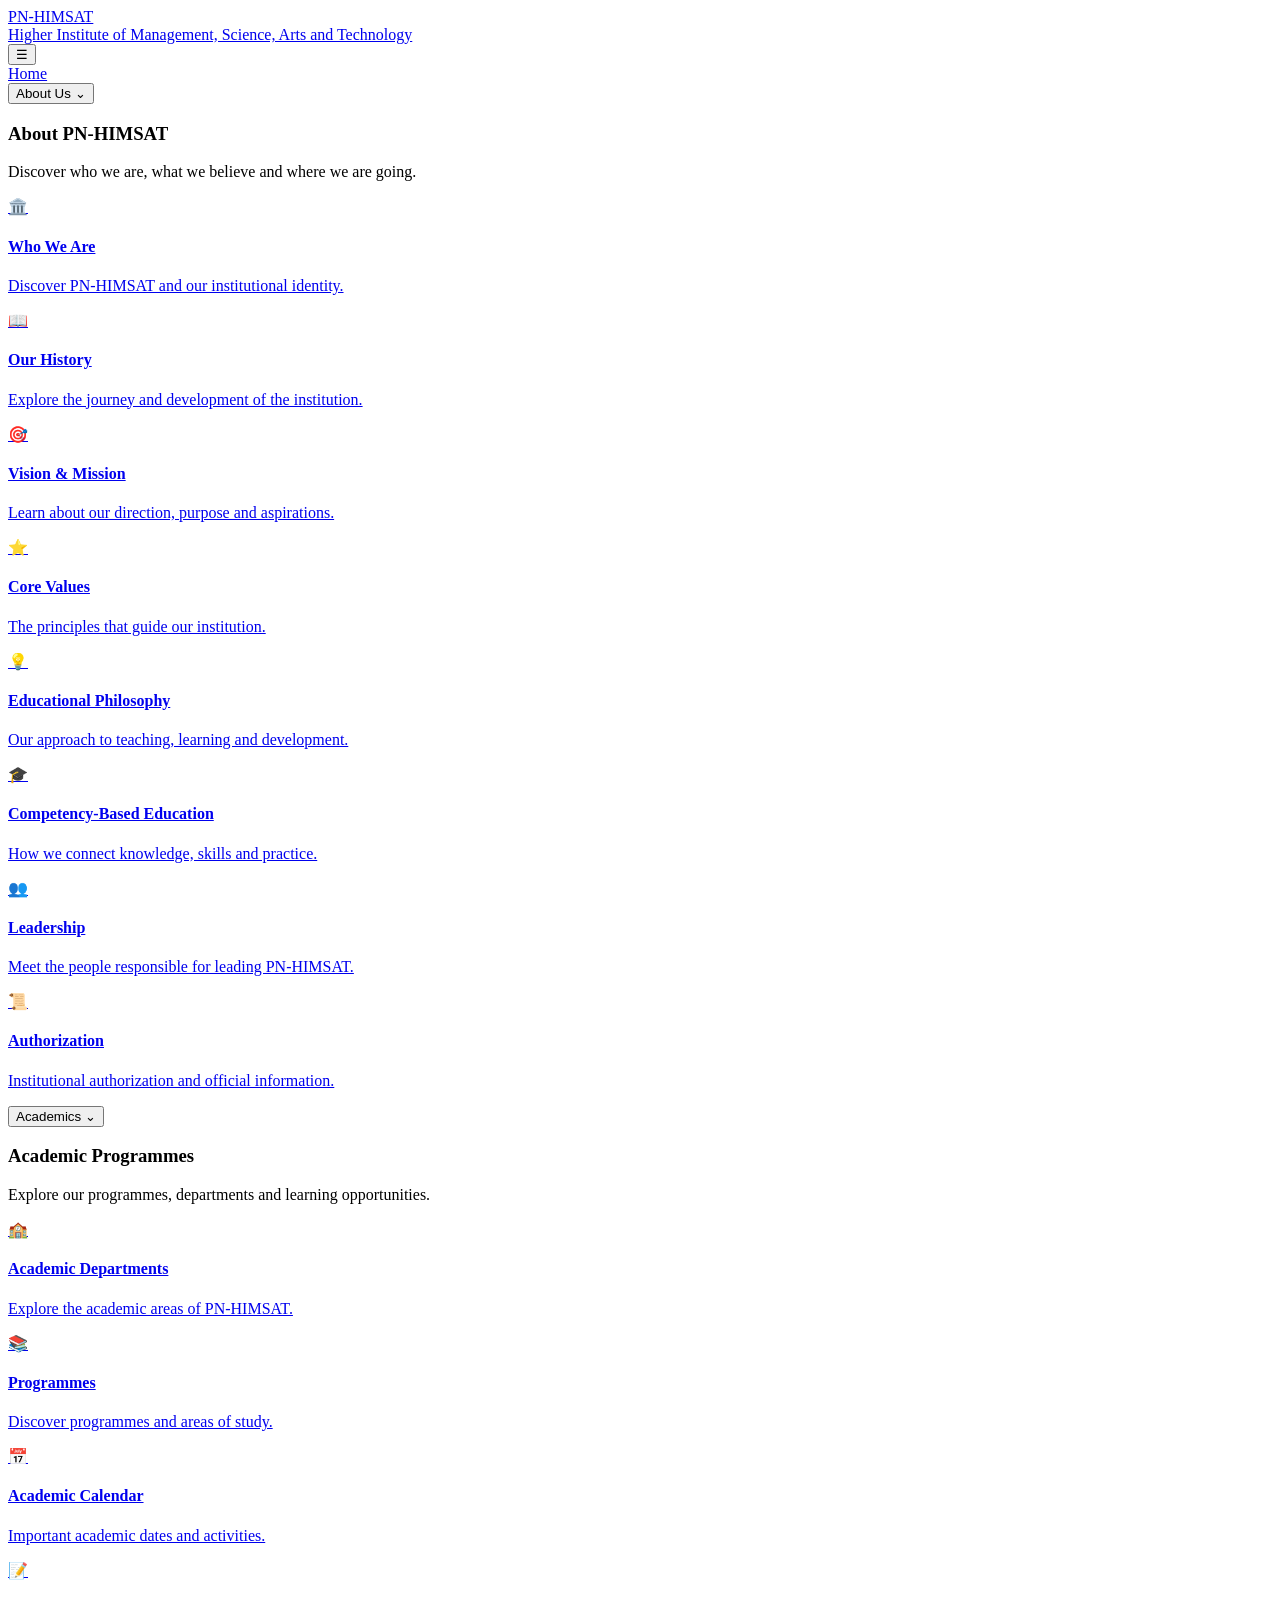
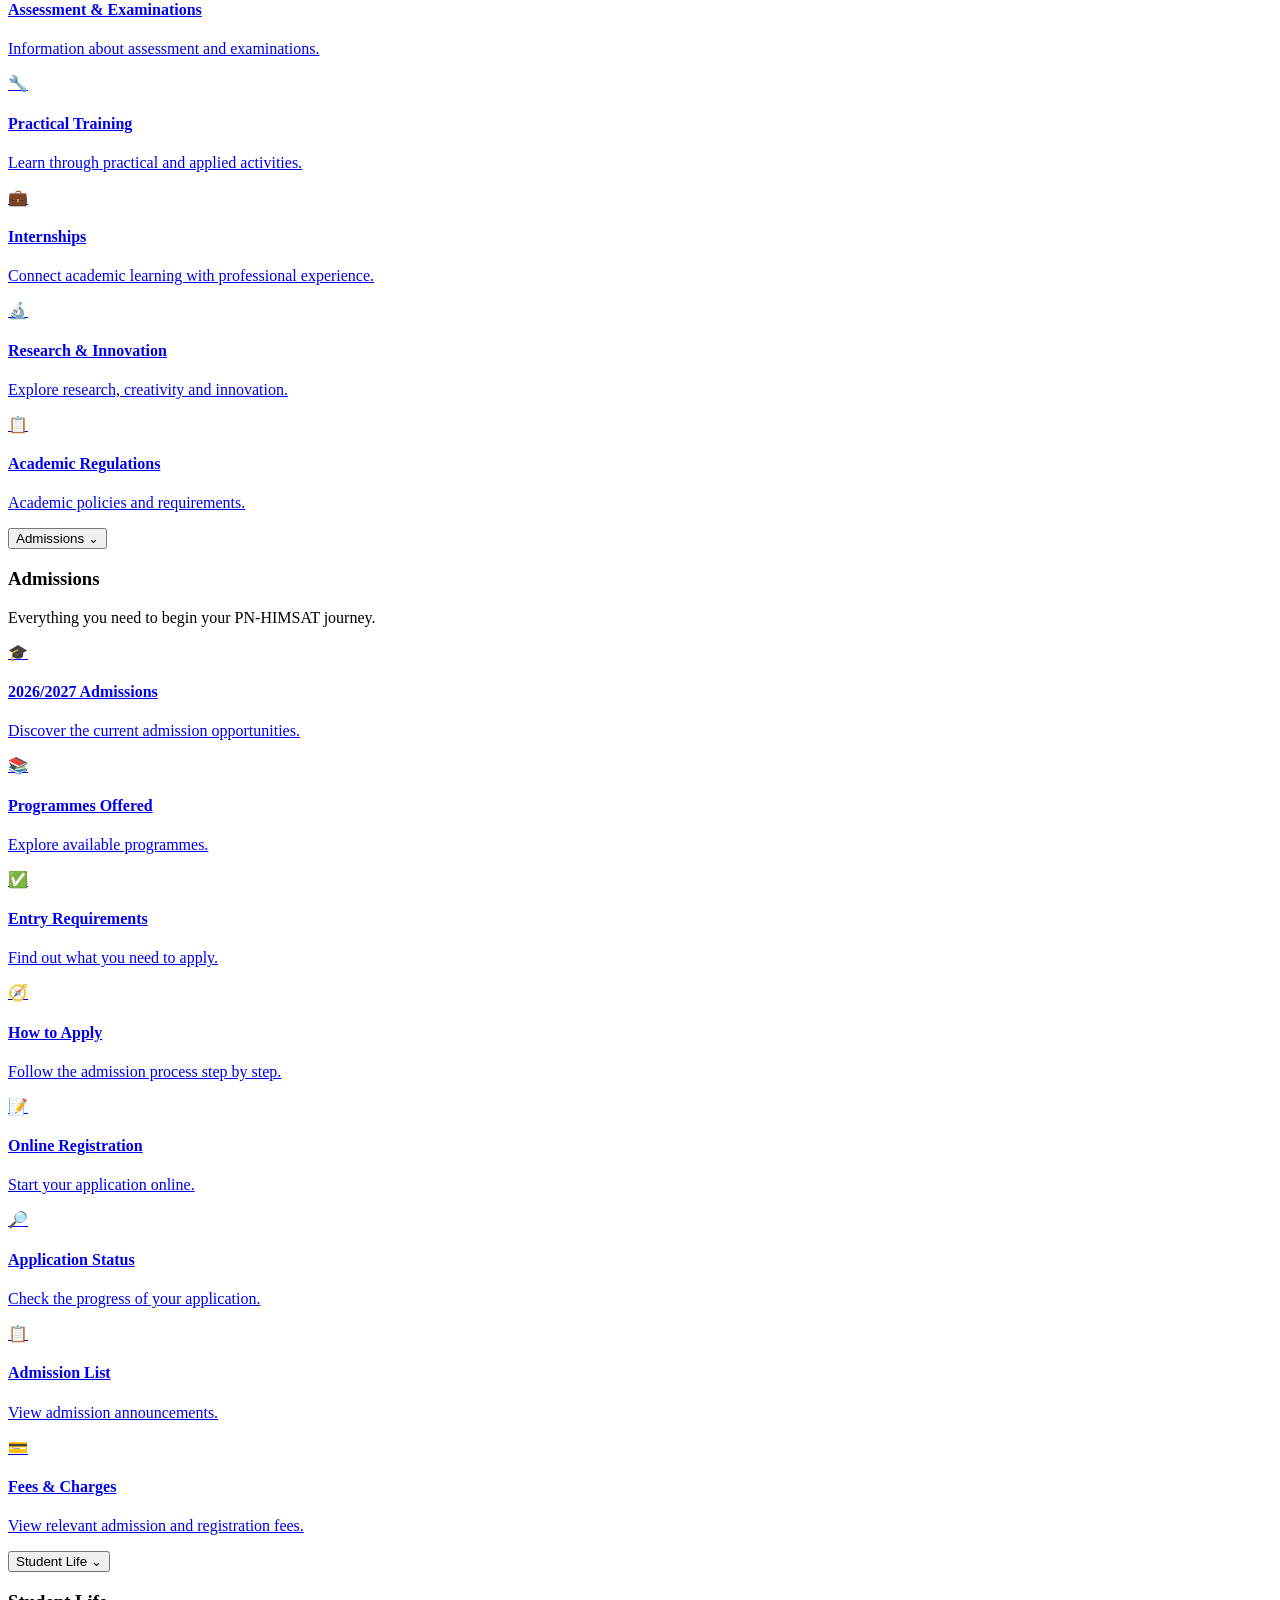
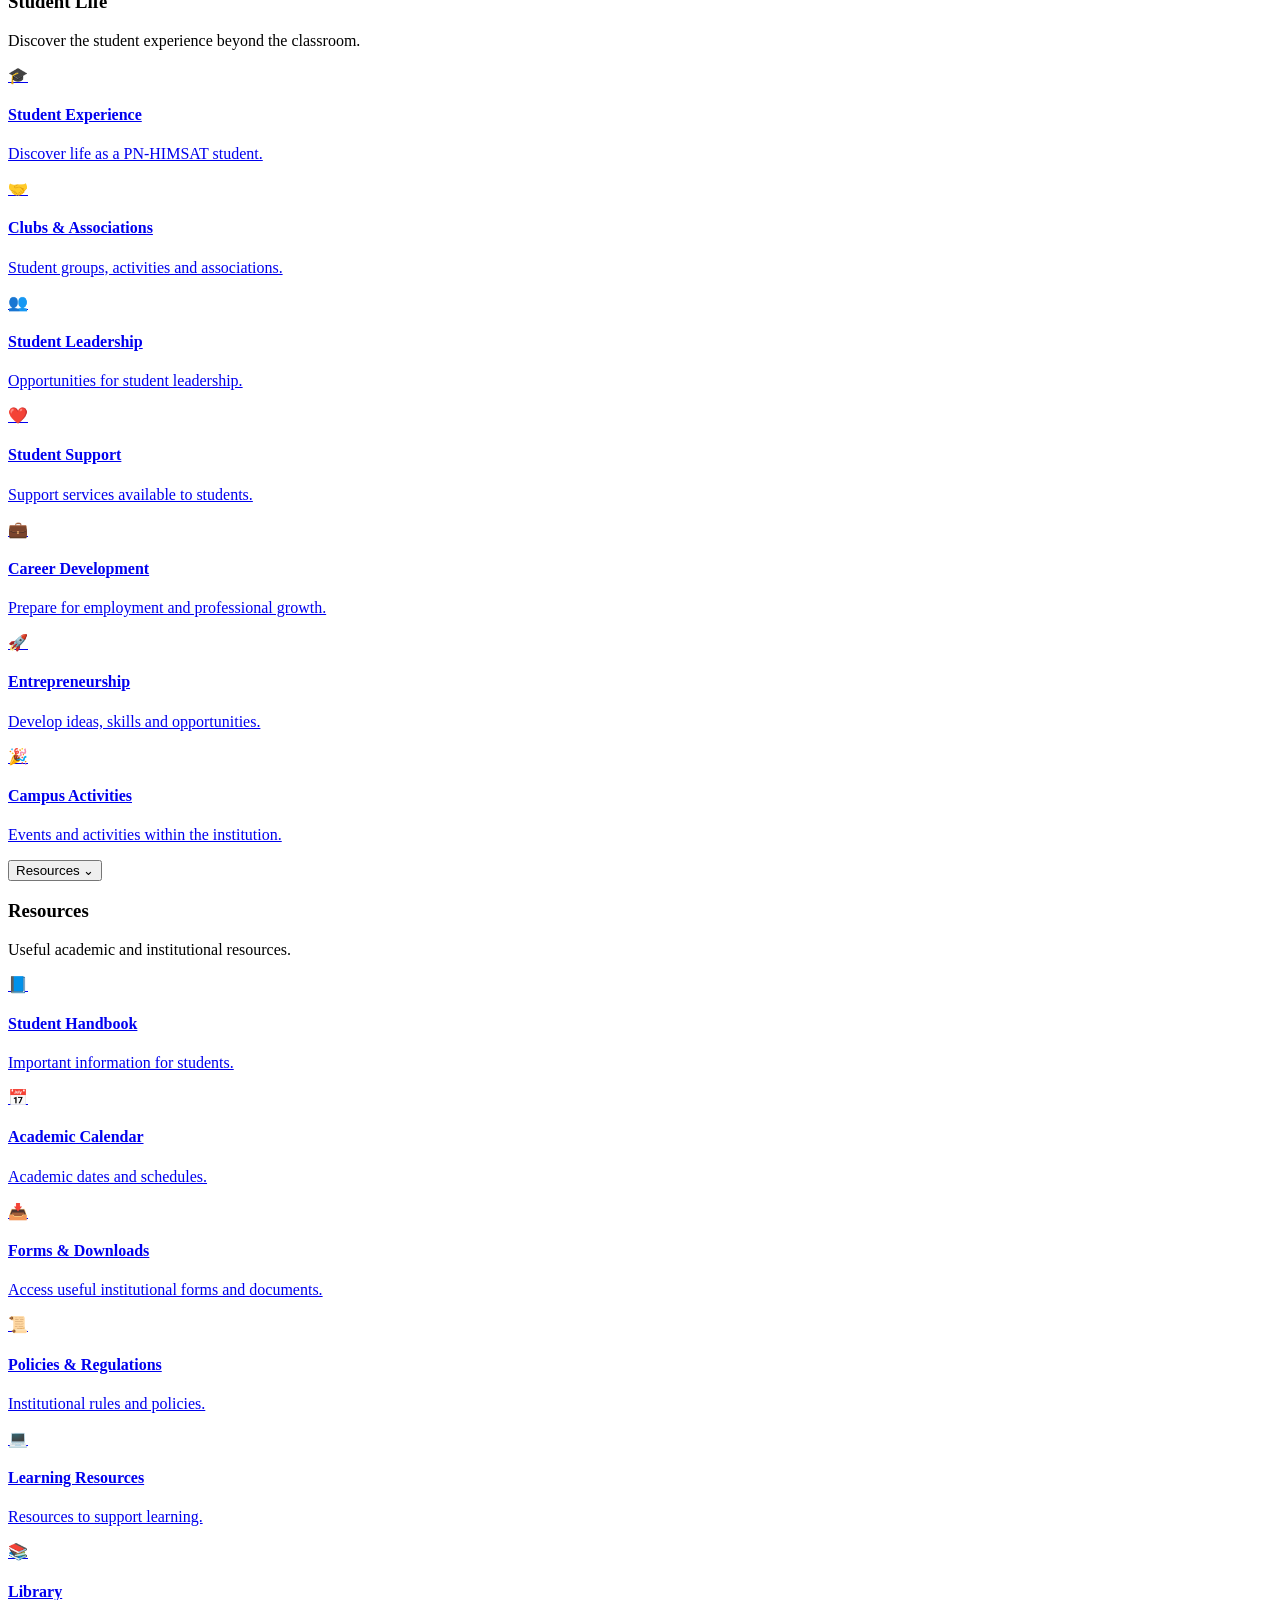
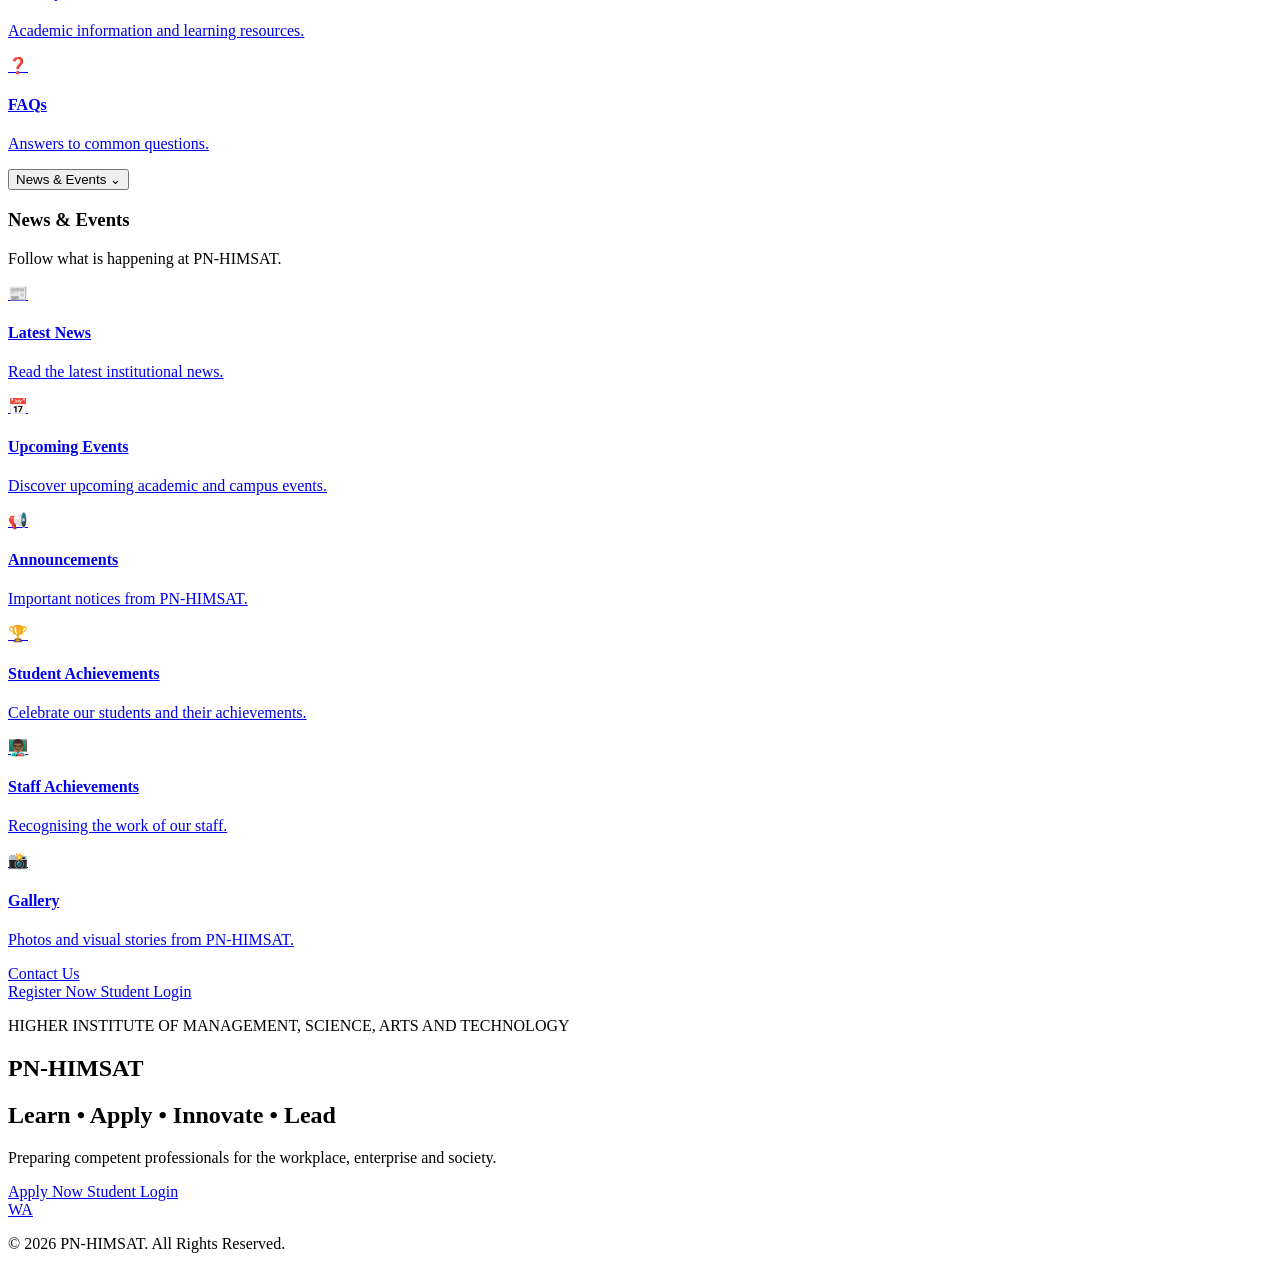
==== index.html @ ee59c83d "Add initial index.html for PN-HIMSAT website Initial commit of the index.html file containing the st" ====
<!DOCTYPE html>
<html lang="en">
<head>
    <meta charset="UTF-8">
    <meta name="viewport" content="width=device-width, initial-scale=1.0">

    <title>PN-HIMSAT | Higher Institute of Management, Science, Arts and Technology</title>

    <link rel="stylesheet" href="css/style.css">
</head>

<body>

    <!-- =========================
         HEADER
    ========================== -->
    <header class="site-header">

        <div class="container header-container">

            <!-- BRAND -->
            <a href="index.html" class="brand">
                <div class="brand-name">PN-HIMSAT</div>
                <div class="brand-tagline">
                    Higher Institute of Management, Science, Arts and Technology
                </div>
            </a>


            <!-- MOBILE MENU BUTTON -->
            <button
                class="menu-toggle"
                id="menuToggle"
                aria-label="Open navigation menu"
                aria-expanded="false">
                ☰
            </button>


            <!-- MAIN NAVIGATION -->
            <nav class="main-nav" id="mainNav">

                <!-- HOME -->
                <a href="index.html" class="nav-link">
                    Home
                </a>


                <!-- =========================
                     ABOUT US
                ========================== -->
                <div class="nav-mega">

                    <button class="mega-trigger">
                        About Us
                        <span>⌄</span>
                    </button>

                    <div class="mega-menu">

                        <div class="mega-header">
                            <h3>About PN-HIMSAT</h3>
                            <p>
                                Discover who we are, what we believe and
                                where we are going.
                            </p>
                        </div>

                        <div class="card-grid">

                            <a href="about.html" class="menu-card">
                                <div class="card-icon">🏛️</div>
                                <h4>Who We Are</h4>
                                <p>Discover PN-HIMSAT and our institutional identity.</p>
                            </a>

                            <a href="about.html" class="menu-card">
                                <div class="card-icon">📖</div>
                                <h4>Our History</h4>
                                <p>Explore the journey and development of the institution.</p>
                            </a>

                            <a href="about.html" class="menu-card">
                                <div class="card-icon">🎯</div>
                                <h4>Vision & Mission</h4>
                                <p>Learn about our direction, purpose and aspirations.</p>
                            </a>

                            <a href="about.html" class="menu-card">
                                <div class="card-icon">⭐</div>
                                <h4>Core Values</h4>
                                <p>The principles that guide our institution.</p>
                            </a>

                            <a href="about.html" class="menu-card">
                                <div class="card-icon">💡</div>
                                <h4>Educational Philosophy</h4>
                                <p>Our approach to teaching, learning and development.</p>
                            </a>

                            <a href="about.html" class="menu-card">
                                <div class="card-icon">🎓</div>
                                <h4>Competency-Based Education</h4>
                                <p>How we connect knowledge, skills and practice.</p>
                            </a>

                            <a href="about.html" class="menu-card">
                                <div class="card-icon">👥</div>
                                <h4>Leadership</h4>
                                <p>Meet the people responsible for leading PN-HIMSAT.</p>
                            </a>

                            <a href="about.html" class="menu-card">
                                <div class="card-icon">📜</div>
                                <h4>Authorization</h4>
                                <p>Institutional authorization and official information.</p>
                            </a>

                        </div>
                    </div>

                </div>


                <!-- =========================
                     ACADEMICS
                ========================== -->
                <div class="nav-mega">

                    <button class="mega-trigger">
                        Academics
                        <span>⌄</span>
                    </button>

                    <div class="mega-menu">

                        <div class="mega-header">
                            <h3>Academic Programmes</h3>
                            <p>
                                Explore our programmes, departments and
                                learning opportunities.
                            </p>
                        </div>

                        <div class="card-grid">

                            <a href="academics.html" class="menu-card">
                                <div class="card-icon">🏫</div>
                                <h4>Academic Departments</h4>
                                <p>Explore the academic areas of PN-HIMSAT.</p>
                            </a>

                            <a href="academics.html" class="menu-card">
                                <div class="card-icon">📚</div>
                                <h4>Programmes</h4>
                                <p>Discover programmes and areas of study.</p>
                            </a>

                            <a href="academics.html" class="menu-card">
                                <div class="card-icon">📅</div>
                                <h4>Academic Calendar</h4>
                                <p>Important academic dates and activities.</p>
                            </a>

                            <a href="academics.html" class="menu-card">
                                <div class="card-icon">📝</div>
                                <h4>Assessment & Examinations</h4>
                                <p>Information about assessment and examinations.</p>
                            </a>

                            <a href="academics.html" class="menu-card">
                                <div class="card-icon">🔧</div>
                                <h4>Practical Training</h4>
                                <p>Learn through practical and applied activities.</p>
                            </a>

                            <a href="academics.html" class="menu-card">
                                <div class="card-icon">💼</div>
                                <h4>Internships</h4>
                                <p>Connect academic learning with professional experience.</p>
                            </a>

                            <a href="academics.html" class="menu-card">
                                <div class="card-icon">🔬</div>
                                <h4>Research & Innovation</h4>
                                <p>Explore research, creativity and innovation.</p>
                            </a>

                            <a href="academics.html" class="menu-card">
                                <div class="card-icon">📋</div>
                                <h4>Academic Regulations</h4>
                                <p>Academic policies and requirements.</p>
                            </a>

                        </div>
                    </div>

                </div>


                <!-- =========================
                     ADMISSIONS
                ========================== -->
                <div class="nav-mega">

                    <button class="mega-trigger">
                        Admissions
                        <span>⌄</span>
                    </button>

                    <div class="mega-menu">

                        <div class="mega-header">
                            <h3>Admissions</h3>
                            <p>
                                Everything you need to begin your PN-HIMSAT journey.
                            </p>
                        </div>

                        <div class="card-grid">

                            <a href="admissions.html" class="menu-card featured-card">
                                <div class="card-icon">🎓</div>
                                <h4>2026/2027 Admissions</h4>
                                <p>Discover the current admission opportunities.</p>
                            </a>

                            <a href="admissions.html" class="menu-card">
                                <div class="card-icon">📚</div>
                                <h4>Programmes Offered</h4>
                                <p>Explore available programmes.</p>
                            </a>

                            <a href="admissions.html" class="menu-card">
                                <div class="card-icon">✅</div>
                                <h4>Entry Requirements</h4>
                                <p>Find out what you need to apply.</p>
                            </a>

                            <a href="admissions.html" class="menu-card">
                                <div class="card-icon">🧭</div>
                                <h4>How to Apply</h4>
                                <p>Follow the admission process step by step.</p>
                            </a>

                            <a href="registration.html" class="menu-card featured-card">
                                <div class="card-icon">📝</div>
                                <h4>Online Registration</h4>
                                <p>Start your application online.</p>
                            </a>

                            <a href="admissions.html" class="menu-card">
                                <div class="card-icon">🔎</div>
                                <h4>Application Status</h4>
                                <p>Check the progress of your application.</p>
                            </a>

                            <a href="admissions.html" class="menu-card">
                                <div class="card-icon">📋</div>
                                <h4>Admission List</h4>
                                <p>View admission announcements.</p>
                            </a>

                            <a href="admissions.html" class="menu-card">
                                <div class="card-icon">💳</div>
                                <h4>Fees & Charges</h4>
                                <p>View relevant admission and registration fees.</p>
                            </a>

                        </div>
                    </div>

                </div>


                <!-- =========================
                     STUDENT LIFE
                ========================== -->
                <div class="nav-mega">

                    <button class="mega-trigger">
                        Student Life
                        <span>⌄</span>
                    </button>

                    <div class="mega-menu">

                        <div class="mega-header">
                            <h3>Student Life</h3>
                            <p>
                                Discover the student experience beyond the classroom.
                            </p>
                        </div>

                        <div class="card-grid">

                            <a href="student-life.html" class="menu-card">
                                <div class="card-icon">🎓</div>
                                <h4>Student Experience</h4>
                                <p>Discover life as a PN-HIMSAT student.</p>
                            </a>

                            <a href="student-life.html" class="menu-card">
                                <div class="card-icon">🤝</div>
                                <h4>Clubs & Associations</h4>
                                <p>Student groups, activities and associations.</p>
                            </a>

                            <a href="student-life.html" class="menu-card">
                                <div class="card-icon">👥</div>
                                <h4>Student Leadership</h4>
                                <p>Opportunities for student leadership.</p>
                            </a>

                            <a href="student-life.html" class="menu-card">
                                <div class="card-icon">❤️</div>
                                <h4>Student Support</h4>
                                <p>Support services available to students.</p>
                            </a>

                            <a href="student-life.html" class="menu-card">
                                <div class="card-icon">💼</div>
                                <h4>Career Development</h4>
                                <p>Prepare for employment and professional growth.</p>
                            </a>

                            <a href="student-life.html" class="menu-card">
                                <div class="card-icon">🚀</div>
                                <h4>Entrepreneurship</h4>
                                <p>Develop ideas, skills and opportunities.</p>
                            </a>

                            <a href="student-life.html" class="menu-card">
                                <div class="card-icon">🎉</div>
                                <h4>Campus Activities</h4>
                                <p>Events and activities within the institution.</p>
                            </a>

                        </div>
                    </div>

                </div>


                <!-- =========================
                     RESOURCES
                ========================== -->
                <div class="nav-mega">

                    <button class="mega-trigger">
                        Resources
                        <span>⌄</span>
                    </button>

                    <div class="mega-menu">

                        <div class="mega-header">
                            <h3>Resources</h3>
                            <p>
                                Useful academic and institutional resources.
                            </p>
                        </div>

                        <div class="card-grid">

                            <a href="resources.html" class="menu-card">
                                <div class="card-icon">📘</div>
                                <h4>Student Handbook</h4>
                                <p>Important information for students.</p>
                            </a>

                            <a href="resources.html" class="menu-card">
                                <div class="card-icon">📅</div>
                                <h4>Academic Calendar</h4>
                                <p>Academic dates and schedules.</p>
                            </a>

                            <a href="resources.html" class="menu-card">
                                <div class="card-icon">📥</div>
                                <h4>Forms & Downloads</h4>
                                <p>Access useful institutional forms and documents.</p>
                            </a>

                            <a href="resources.html" class="menu-card">
                                <div class="card-icon">📜</div>
                                <h4>Policies & Regulations</h4>
                                <p>Institutional rules and policies.</p>
                            </a>

                            <a href="resources.html" class="menu-card">
                                <div class="card-icon">💻</div>
                                <h4>Learning Resources</h4>
                                <p>Resources to support learning.</p>
                            </a>

                            <a href="resources.html" class="menu-card">
                                <div class="card-icon">📚</div>
                                <h4>Library</h4>
                                <p>Academic information and learning resources.</p>
                            </a>

                            <a href="resources.html" class="menu-card">
                                <div class="card-icon">❓</div>
                                <h4>FAQs</h4>
                                <p>Answers to common questions.</p>
                            </a>

                        </div>
                    </div>

                </div>


                <!-- =========================
                     NEWS & EVENTS
                ========================== -->
                <div class="nav-mega">

                    <button class="mega-trigger">
                        News & Events
                        <span>⌄</span>
                    </button>

                    <div class="mega-menu">

                        <div class="mega-header">
                            <h3>News & Events</h3>
                            <p>
                                Follow what is happening at PN-HIMSAT.
                            </p>
                        </div>

                        <div class="card-grid">

                            <a href="news.html" class="menu-card">
                                <div class="card-icon">📰</div>
                                <h4>Latest News</h4>
                                <p>Read the latest institutional news.</p>
                            </a>

                            <a href="news.html" class="menu-card">
                                <div class="card-icon">📅</div>
                                <h4>Upcoming Events</h4>
                                <p>Discover upcoming academic and campus events.</p>
                            </a>

                            <a href="news.html" class="menu-card">
                                <div class="card-icon">📢</div>
                                <h4>Announcements</h4>
                                <p>Important notices from PN-HIMSAT.</p>
                            </a>

                            <a href="news.html" class="menu-card">
                                <div class="card-icon">🏆</div>
                                <h4>Student Achievements</h4>
                                <p>Celebrate our students and their achievements.</p>
                            </a>

                            <a href="news.html" class="menu-card">
                                <div class="card-icon">👨🏾‍🏫</div>
                                <h4>Staff Achievements</h4>
                                <p>Recognising the work of our staff.</p>
                            </a>

                            <a href="news.html" class="menu-card">
                                <div class="card-icon">📸</div>
                                <h4>Gallery</h4>
                                <p>Photos and visual stories from PN-HIMSAT.</p>
                            </a>

                        </div>
                    </div>

                </div>


                <!-- CONTACT -->
                <a href="contact.html" class="nav-link">
                    Contact Us
                </a>

            </nav>


            <!-- ACTION BUTTONS -->
            <div class="header-actions">

                <a href="registration.html" class="register-btn">
                    Register Now
                </a>

                <a href="student-login.html" class="login-btn">
                    Student Login
                </a>

            </div>

        </div>

    </header>


    <!-- =========================
         MAIN
    ========================== -->
    <main>

        <section class="hero">

            <div class="container">

                <p class="hero-label">
                    HIGHER INSTITUTE OF MANAGEMENT, SCIENCE, ARTS AND TECHNOLOGY
                </p>

                <h1>PN-HIMSAT</h1>

                <h2>
                    Learn • Apply • Innovate • Lead
                </h2>

                <p class="hero-description">
                    Preparing competent professionals for the workplace,
                    enterprise and society.
                </p>

                <div class="hero-buttons">

                    <a href="registration.html" class="primary-btn">
                        Apply Now
                    </a>

                    <a href="student-login.html" class="secondary-btn">
                        Student Login
                    </a>

                </div>

            </div>

        </section>

    </main>


    <!-- =========================
         WHATSAPP
    ========================== -->

    <a
        href="https://wa.me/237678116951"
        class="whatsapp-float"
        target="_blank"
        rel="noopener noreferrer"
        aria-label="Contact PN-HIMSAT on WhatsApp"
    >
        <span>WA</span>
    </a>


    <!-- =========================
         FOOTER
    ========================== -->

    <footer class="site-footer">

        <div class="container">

            <p>
                © 2026 PN-HIMSAT. All Rights Reserved.
            </p>

        </div>

    </footer>


    <script src="js/script.js"></script>

</body>
</html>
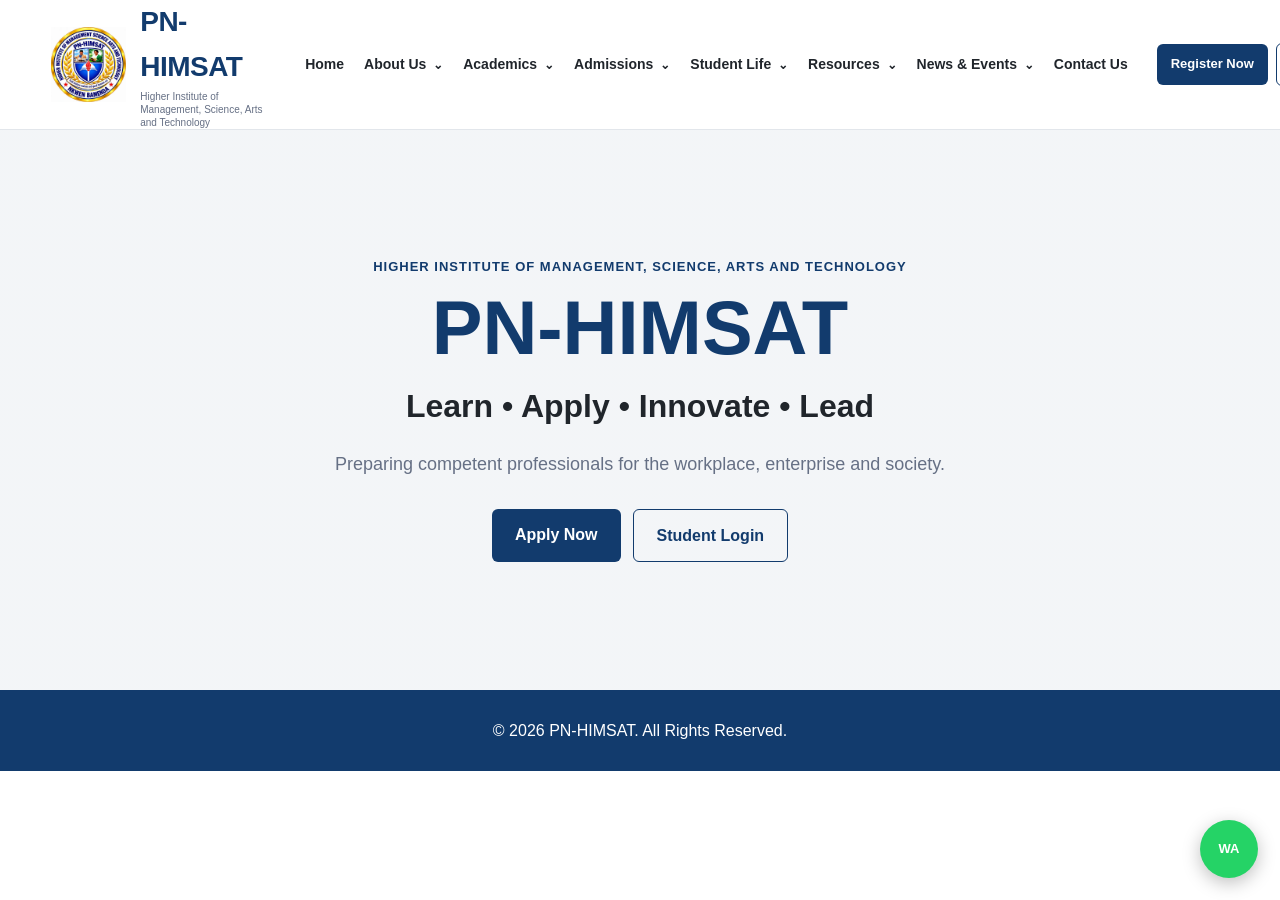
==== commit 5f879b13: "Update index.html" ====
--- a/index.html
+++ b/index.html
@@ -18,12 +18,23 @@
 
         <div class="container header-container">
 
-            <!-- BRAND -->
-            <a href="index.html" class="brand">
-                <div class="brand-name">PN-HIMSAT</div>
-                <div class="brand-tagline">
-                    Higher Institute of Management, Science, Arts and Technology
-                </div>
+             <!-- BRAND -->
+            <a href="index.html" class="brand"
+               style="display: flex; align-items: center; gap: 14px; text-decoration: none;">
+
+                <img
+                    src="himsat.jpg"
+                    alt="PN-HIMSAT Logo"
+                    style="width: 75px; height: 75px; object-fit: contain; flex-shrink: 0;"
+                >
+
+                <div class="brand-text">
+                    <div class="brand-name">PN-HIMSAT</div>
+                    <div class="brand-tagline">
+                        Higher Institute of Management, Science, Arts and Technology
+                    </div>
+                </div>
+
             </a>
 
 
--- a/css/style.css
+++ b/css/style.css
@@ -0,0 +1,602 @@
+/* =========================================
+   PN-HIMSAT
+   GLOBAL STYLES
+========================================= */
+
+* {
+    margin: 0;
+    padding: 0;
+    box-sizing: border-box;
+}
+
+:root {
+    --primary: #123b6d;
+    --primary-dark: #0b2c52;
+    --accent: #e5a72a;
+    --text: #20252b;
+    --muted: #667085;
+    --light: #f5f7fa;
+    --white: #ffffff;
+    --border: #e2e6eb;
+    --shadow: 0 12px 35px rgba(0, 0, 0, 0.12);
+}
+
+body {
+    font-family: Arial, Helvetica, sans-serif;
+    line-height: 1.6;
+    color: var(--text);
+    background: #ffffff;
+}
+
+.container {
+    width: 92%;
+    max-width: 1400px;
+    margin: 0 auto;
+}
+
+
+/* =========================================
+   HEADER
+========================================= */
+
+.site-header {
+    background: var(--white);
+    border-bottom: 1px solid var(--border);
+    position: sticky;
+    top: 0;
+    z-index: 1000;
+}
+
+.header-container {
+    min-height: 86px;
+    display: flex;
+    align-items: center;
+    gap: 20px;
+}
+
+
+/* =========================================
+   BRAND
+========================================= */
+
+.brand {
+    text-decoration: none;
+    color: var(--primary);
+    min-width: 225px;
+}
+
+.brand-name {
+    font-size: 28px;
+    font-weight: 800;
+    letter-spacing: -0.5px;
+}
+
+.brand-tagline {
+    font-size: 10px;
+    line-height: 1.3;
+    color: var(--muted);
+}
+
+
+/* =========================================
+   MAIN NAVIGATION
+========================================= */
+
+.main-nav {
+    display: flex;
+    align-items: center;
+    justify-content: center;
+    gap: 2px;
+    flex: 1;
+}
+
+.nav-link,
+.mega-trigger {
+    border: none;
+    background: transparent;
+    text-decoration: none;
+    color: var(--text);
+    font-size: 14px;
+    font-weight: 600;
+    padding: 30px 9px;
+    cursor: pointer;
+    white-space: nowrap;
+}
+
+.nav-link:hover,
+.mega-trigger:hover {
+    color: var(--primary);
+}
+
+.mega-trigger span {
+    font-size: 12px;
+    margin-left: 3px;
+}
+
+
+/* =========================================
+   MEGA MENU
+========================================= */
+
+.nav-mega {
+    position: static;
+}
+
+.mega-menu {
+    position: absolute;
+    top: 86px;
+    left: 50%;
+    transform: translateX(-50%);
+
+    width: min(1200px, 94vw);
+
+    background: var(--white);
+
+    border: 1px solid var(--border);
+    border-radius: 0 0 14px 14px;
+
+    box-shadow: var(--shadow);
+
+    padding: 28px;
+
+    display: none;
+}
+
+.nav-mega.open .mega-menu {
+    display: block;
+}
+
+
+/* =========================================
+   MEGA MENU HEADER
+========================================= */
+
+.mega-header {
+    margin-bottom: 22px;
+    padding-bottom: 16px;
+    border-bottom: 1px solid var(--border);
+}
+
+.mega-header h3 {
+    color: var(--primary);
+    font-size: 22px;
+    margin-bottom: 4px;
+}
+
+.mega-header p {
+    color: var(--muted);
+    font-size: 14px;
+}
+
+
+/* =========================================
+   CARD GRID
+========================================= */
+
+.card-grid {
+    display: grid;
+    grid-template-columns: repeat(4, 1fr);
+    gap: 14px;
+}
+
+
+/* =========================================
+   MENU CARDS
+========================================= */
+
+.menu-card {
+    display: block;
+    text-decoration: none;
+    color: var(--text);
+
+    padding: 18px;
+
+    background: #ffffff;
+
+    border: 1px solid var(--border);
+    border-radius: 10px;
+
+    transition:
+        transform 0.2s ease,
+        box-shadow 0.2s ease,
+        border-color 0.2s ease;
+}
+
+.menu-card:hover {
+    transform: translateY(-3px);
+    border-color: var(--primary);
+    box-shadow: 0 8px 20px rgba(0, 0, 0, 0.08);
+}
+
+.card-icon {
+    width: 42px;
+    height: 42px;
+
+    display: flex;
+    align-items: center;
+    justify-content: center;
+
+    border-radius: 9px;
+
+    background: #edf3f9;
+
+    margin-bottom: 12px;
+
+    font-size: 21px;
+}
+
+.menu-card h4 {
+    color: var(--primary);
+    font-size: 15px;
+    margin-bottom: 5px;
+}
+
+.menu-card p {
+    color: var(--muted);
+    font-size: 12px;
+    line-height: 1.5;
+}
+
+
+/* =========================================
+   FEATURED CARD
+========================================= */
+
+.featured-card {
+    border-color: var(--accent);
+    background: #fffaf0;
+}
+
+.featured-card .card-icon {
+    background: #fff0c9;
+}
+
+
+/* =========================================
+   HEADER ACTION BUTTONS
+========================================= */
+
+.header-actions {
+    display: flex;
+    align-items: center;
+    gap: 8px;
+}
+
+.register-btn,
+.login-btn {
+    text-decoration: none;
+    padding: 10px 14px;
+    border-radius: 6px;
+    font-size: 13px;
+    font-weight: 700;
+    white-space: nowrap;
+}
+
+.register-btn {
+    background: var(--primary);
+    color: white;
+}
+
+.register-btn:hover {
+    background: var(--primary-dark);
+}
+
+.login-btn {
+    border: 1px solid var(--primary);
+    color: var(--primary);
+}
+
+.login-btn:hover {
+    background: var(--primary);
+    color: white;
+}
+
+
+/* =========================================
+   MOBILE MENU BUTTON
+========================================= */
+
+.menu-toggle {
+    display: none;
+
+    border: none;
+    background: transparent;
+
+    color: var(--primary);
+
+    font-size: 28px;
+
+    cursor: pointer;
+}
+
+
+/* =========================================
+   HERO
+========================================= */
+
+.hero {
+    min-height: 560px;
+
+    display: flex;
+    align-items: center;
+    justify-content: center;
+
+    text-align: center;
+
+    background:
+        linear-gradient(
+            rgba(18, 59, 109, 0.05),
+            rgba(18, 59, 109, 0.05)
+        );
+
+    padding: 80px 20px;
+}
+
+.hero-label {
+    color: var(--primary);
+    font-size: 13px;
+    font-weight: 700;
+    letter-spacing: 1px;
+    margin-bottom: 12px;
+}
+
+.hero h1 {
+    font-size: clamp(45px, 7vw, 76px);
+    color: var(--primary);
+    line-height: 1;
+    margin-bottom: 15px;
+}
+
+.hero h2 {
+    font-size: clamp(22px, 3vw, 32px);
+    margin-bottom: 18px;
+}
+
+.hero-description {
+    color: var(--muted);
+    font-size: 18px;
+    margin-bottom: 30px;
+}
+
+.hero-buttons {
+    display: flex;
+    justify-content: center;
+    gap: 12px;
+}
+
+.primary-btn,
+.secondary-btn {
+    text-decoration: none;
+    padding: 13px 23px;
+    border-radius: 6px;
+    font-weight: 700;
+}
+
+.primary-btn {
+    background: var(--primary);
+    color: white;
+}
+
+.secondary-btn {
+    border: 1px solid var(--primary);
+    color: var(--primary);
+}
+
+.secondary-btn:hover {
+    background: var(--primary);
+    color: white;
+}
+
+
+/* =========================================
+   WHATSAPP FLOATING BUTTON
+========================================= */
+
+.whatsapp-float {
+    position: fixed;
+
+    right: 22px;
+    bottom: 22px;
+
+    width: 58px;
+    height: 58px;
+
+    border-radius: 50%;
+
+    display: flex;
+    align-items: center;
+    justify-content: center;
+
+    background: #25D366;
+    color: white;
+
+    text-decoration: none;
+
+    font-weight: 800;
+    font-size: 13px;
+
+    box-shadow: 0 5px 18px rgba(0, 0, 0, 0.25);
+
+    z-index: 3000;
+
+    transition: transform 0.2s ease;
+}
+
+.whatsapp-float:hover {
+    transform: scale(1.08);
+}
+
+
+/* =========================================
+   FOOTER
+========================================= */
+
+.site-footer {
+    background: var(--primary);
+    color: white;
+    text-align: center;
+    padding: 28px 0;
+}
+
+
+/* =========================================
+   TABLET
+========================================= */
+
+@media (max-width: 1200px) {
+
+    .brand {
+        min-width: 190px;
+    }
+
+    .brand-name {
+        font-size: 24px;
+    }
+
+    .nav-link,
+    .mega-trigger {
+        font-size: 13px;
+        padding-left: 6px;
+        padding-right: 6px;
+    }
+
+    .card-grid {
+        grid-template-columns: repeat(3, 1fr);
+    }
+}
+
+
+/* =========================================
+   MOBILE
+========================================= */
+
+@media (max-width: 1000px) {
+
+    .header-container {
+        min-height: 75px;
+    }
+
+    .brand {
+        min-width: 0;
+    }
+
+    .brand-name {
+        font-size: 23px;
+    }
+
+    .brand-tagline {
+        display: none;
+    }
+
+    .menu-toggle {
+        display: block;
+        margin-left: auto;
+    }
+
+    .main-nav {
+        display: none;
+
+        position: absolute;
+
+        top: 75px;
+        left: 0;
+
+        width: 100%;
+
+        background: white;
+
+        flex-direction: column;
+        align-items: stretch;
+
+        padding: 10px 15px 20px;
+
+        border-top: 1px solid var(--border);
+
+        box-shadow: var(--shadow);
+    }
+
+    .main-nav.active {
+        display: flex;
+    }
+
+    .nav-link,
+    .mega-trigger {
+        width: 100%;
+        text-align: left;
+        padding: 14px 10px;
+    }
+
+    .nav-mega {
+        width: 100%;
+    }
+
+    .mega-menu {
+        position: static;
+
+        transform: none;
+
+        width: 100%;
+
+        border-radius: 8px;
+
+        box-shadow: none;
+
+        padding: 15px;
+
+        margin-bottom: 5px;
+    }
+
+    .card-grid {
+        grid-template-columns: repeat(2, 1fr);
+    }
+
+    .header-actions {
+        display: none;
+    }
+}
+
+
+/* =========================================
+   SMALL PHONES
+========================================= */
+
+@media (max-width: 550px) {
+
+    .container {
+        width: 94%;
+    }
+
+    .card-grid {
+        grid-template-columns: 1fr;
+    }
+
+    .mega-menu {
+        padding: 12px;
+    }
+
+    .mega-header h3 {
+        font-size: 19px;
+    }
+
+    .hero {
+        min-height: 500px;
+        padding: 60px 15px;
+    }
+
+    .hero-buttons {
+        flex-direction: column;
+        align-items: center;
+    }
+
+    .primary-btn,
+    .secondary-btn {
+        width: 200px;
+    }
+
+    .whatsapp-float {
+        width: 52px;
+        height: 52px;
+        right: 15px;
+        bottom: 15px;
+    }
+}
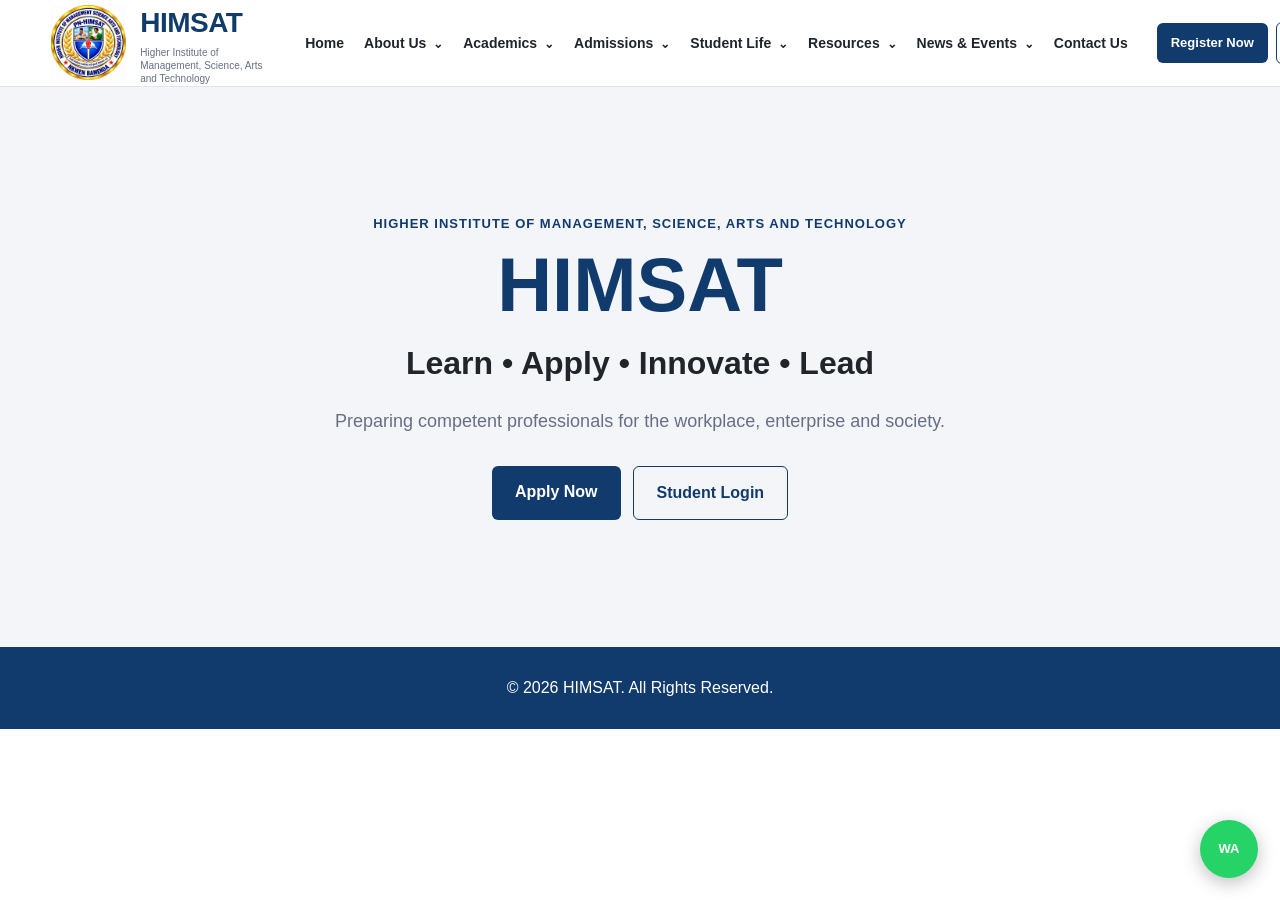
==== commit 5ca47988: "Update index.html" ====
--- a/index.html
+++ b/index.html
@@ -4,7 +4,7 @@
     <meta charset="UTF-8">
     <meta name="viewport" content="width=device-width, initial-scale=1.0">
 
-    <title>PN-HIMSAT | Higher Institute of Management, Science, Arts and Technology</title>
+    <title> HIMSAT | Higher Institute of Management, Science, Arts and Technology</title>
 
     <link rel="stylesheet" href="css/style.css">
 </head>
@@ -24,12 +24,12 @@
 
                 <img
                     src="himsat.jpg"
-                    alt="PN-HIMSAT Logo"
+                    alt=" HIMSAT Logo"
                     style="width: 75px; height: 75px; object-fit: contain; flex-shrink: 0;"
                 >
 
                 <div class="brand-text">
-                    <div class="brand-name">PN-HIMSAT</div>
+                    <div class="brand-name"> HIMSAT</div>
                     <div class="brand-tagline">
                         Higher Institute of Management, Science, Arts and Technology
                     </div>
@@ -70,7 +70,7 @@
                     <div class="mega-menu">
 
                         <div class="mega-header">
-                            <h3>About PN-HIMSAT</h3>
+                            <h3>About  HIMSAT</h3>
                             <p>
                                 Discover who we are, what we believe and
                                 where we are going.
@@ -82,7 +82,7 @@
                             <a href="about.html" class="menu-card">
                                 <div class="card-icon">🏛️</div>
                                 <h4>Who We Are</h4>
-                                <p>Discover PN-HIMSAT and our institutional identity.</p>
+                                <p>Discover  HIMSAT and our institutional identity.</p>
                             </a>
 
                             <a href="about.html" class="menu-card">
@@ -118,7 +118,7 @@
                             <a href="about.html" class="menu-card">
                                 <div class="card-icon">👥</div>
                                 <h4>Leadership</h4>
-                                <p>Meet the people responsible for leading PN-HIMSAT.</p>
+                                <p>Meet the people responsible for leading  HIMSAT.</p>
                             </a>
 
                             <a href="about.html" class="menu-card">
@@ -158,7 +158,7 @@
                             <a href="academics.html" class="menu-card">
                                 <div class="card-icon">🏫</div>
                                 <h4>Academic Departments</h4>
-                                <p>Explore the academic areas of PN-HIMSAT.</p>
+                                <p>Explore the academic areas of  HIMSAT.</p>
                             </a>
 
                             <a href="academics.html" class="menu-card">
@@ -224,7 +224,7 @@
                         <div class="mega-header">
                             <h3>Admissions</h3>
                             <p>
-                                Everything you need to begin your PN-HIMSAT journey.
+                                Everything you need to begin your  HIMSAT journey.
                             </p>
                         </div>
 
@@ -308,7 +308,7 @@
                             <a href="student-life.html" class="menu-card">
                                 <div class="card-icon">🎓</div>
                                 <h4>Student Experience</h4>
-                                <p>Discover life as a PN-HIMSAT student.</p>
+                                <p>Discover life as a  HIMSAT student.</p>
                             </a>
 
                             <a href="student-life.html" class="menu-card">
@@ -437,7 +437,7 @@
                         <div class="mega-header">
                             <h3>News & Events</h3>
                             <p>
-                                Follow what is happening at PN-HIMSAT.
+                                Follow what is happening at  HIMSAT.
                             </p>
                         </div>
 
@@ -458,7 +458,7 @@
                             <a href="news.html" class="menu-card">
                                 <div class="card-icon">📢</div>
                                 <h4>Announcements</h4>
-                                <p>Important notices from PN-HIMSAT.</p>
+                                <p>Important notices from  HIMSAT.</p>
                             </a>
 
                             <a href="news.html" class="menu-card">
@@ -476,7 +476,7 @@
                             <a href="news.html" class="menu-card">
                                 <div class="card-icon">📸</div>
                                 <h4>Gallery</h4>
-                                <p>Photos and visual stories from PN-HIMSAT.</p>
+                                <p>Photos and visual stories from  HIMSAT.</p>
                             </a>
 
                         </div>
@@ -524,7 +524,7 @@
                     HIGHER INSTITUTE OF MANAGEMENT, SCIENCE, ARTS AND TECHNOLOGY
                 </p>
 
-                <h1>PN-HIMSAT</h1>
+                <h1> HIMSAT</h1>
 
                 <h2>
                     Learn • Apply • Innovate • Lead
@@ -563,7 +563,7 @@
         class="whatsapp-float"
         target="_blank"
         rel="noopener noreferrer"
-        aria-label="Contact PN-HIMSAT on WhatsApp"
+        aria-label="Contact  HIMSAT on WhatsApp"
     >
         <span>WA</span>
     </a>
@@ -578,7 +578,7 @@
         <div class="container">
 
             <p>
-                © 2026 PN-HIMSAT. All Rights Reserved.
+                © 2026  HIMSAT. All Rights Reserved.
             </p>
 
         </div>
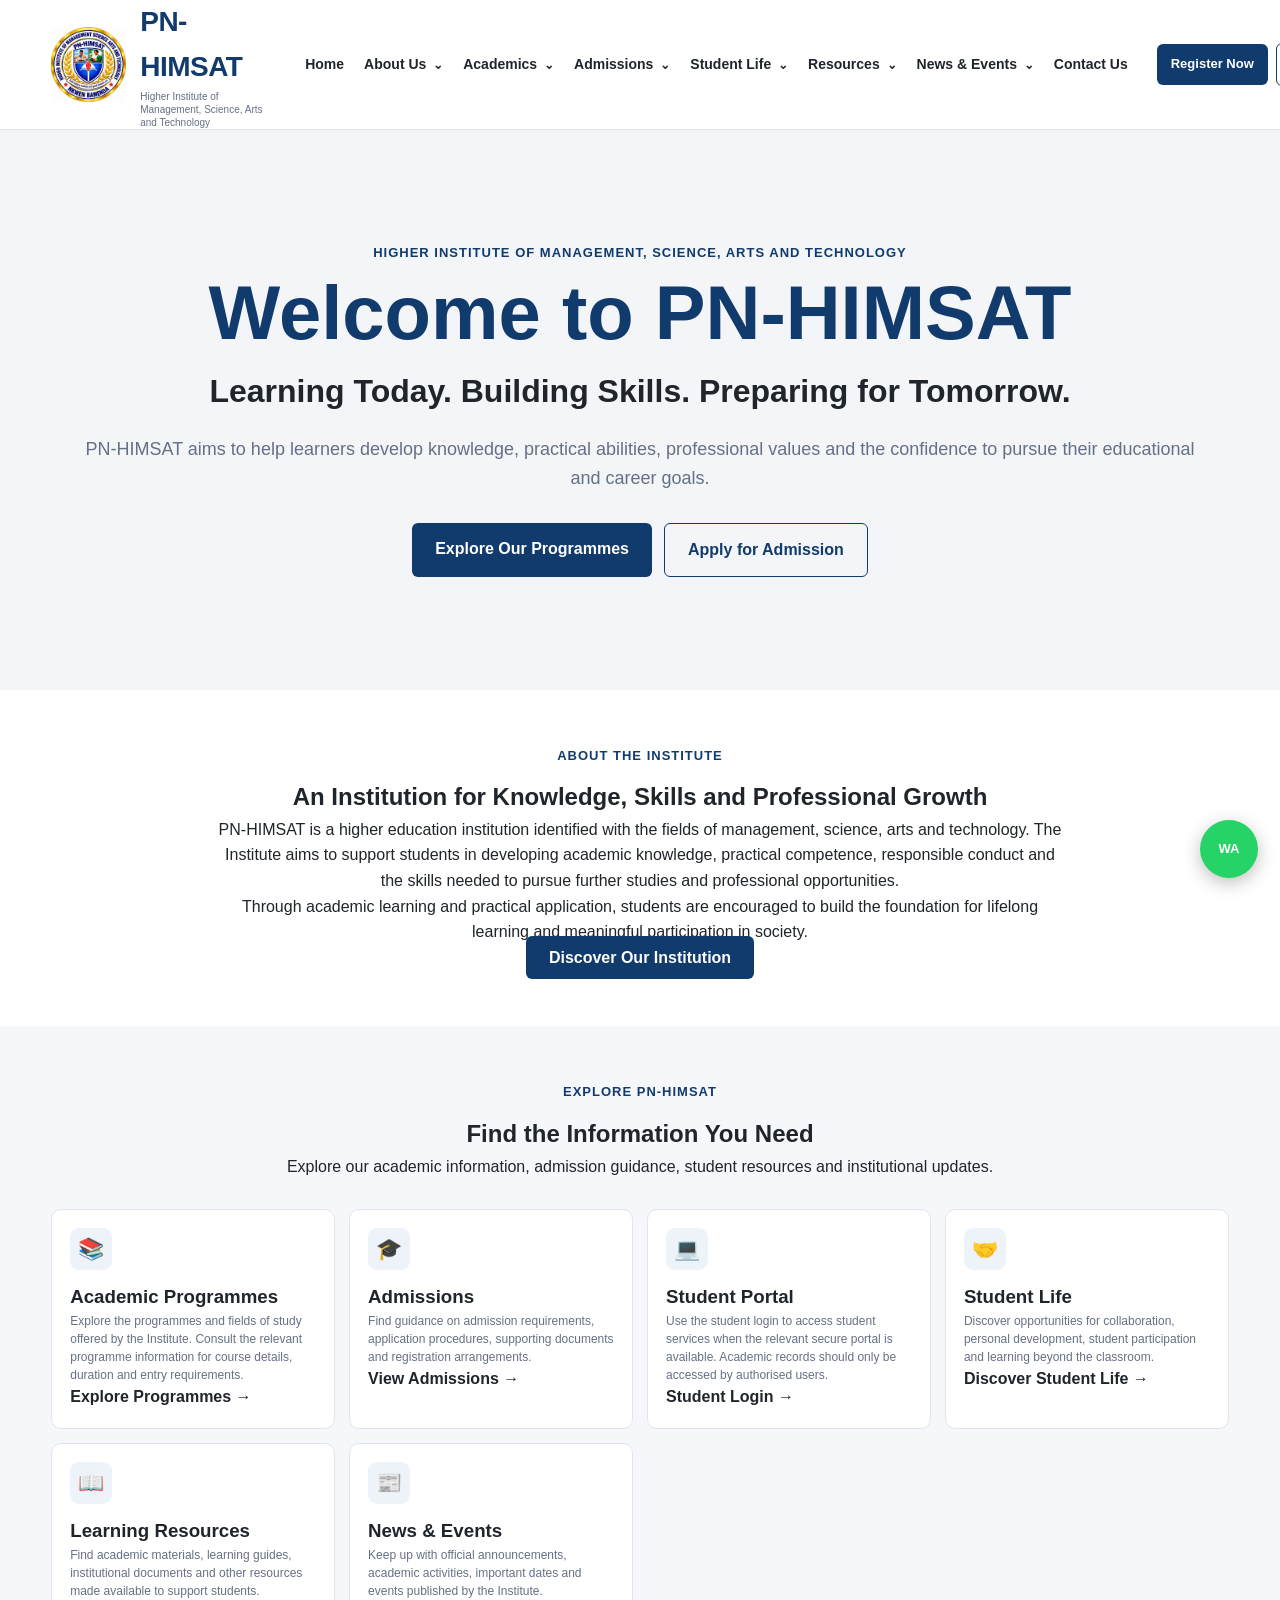
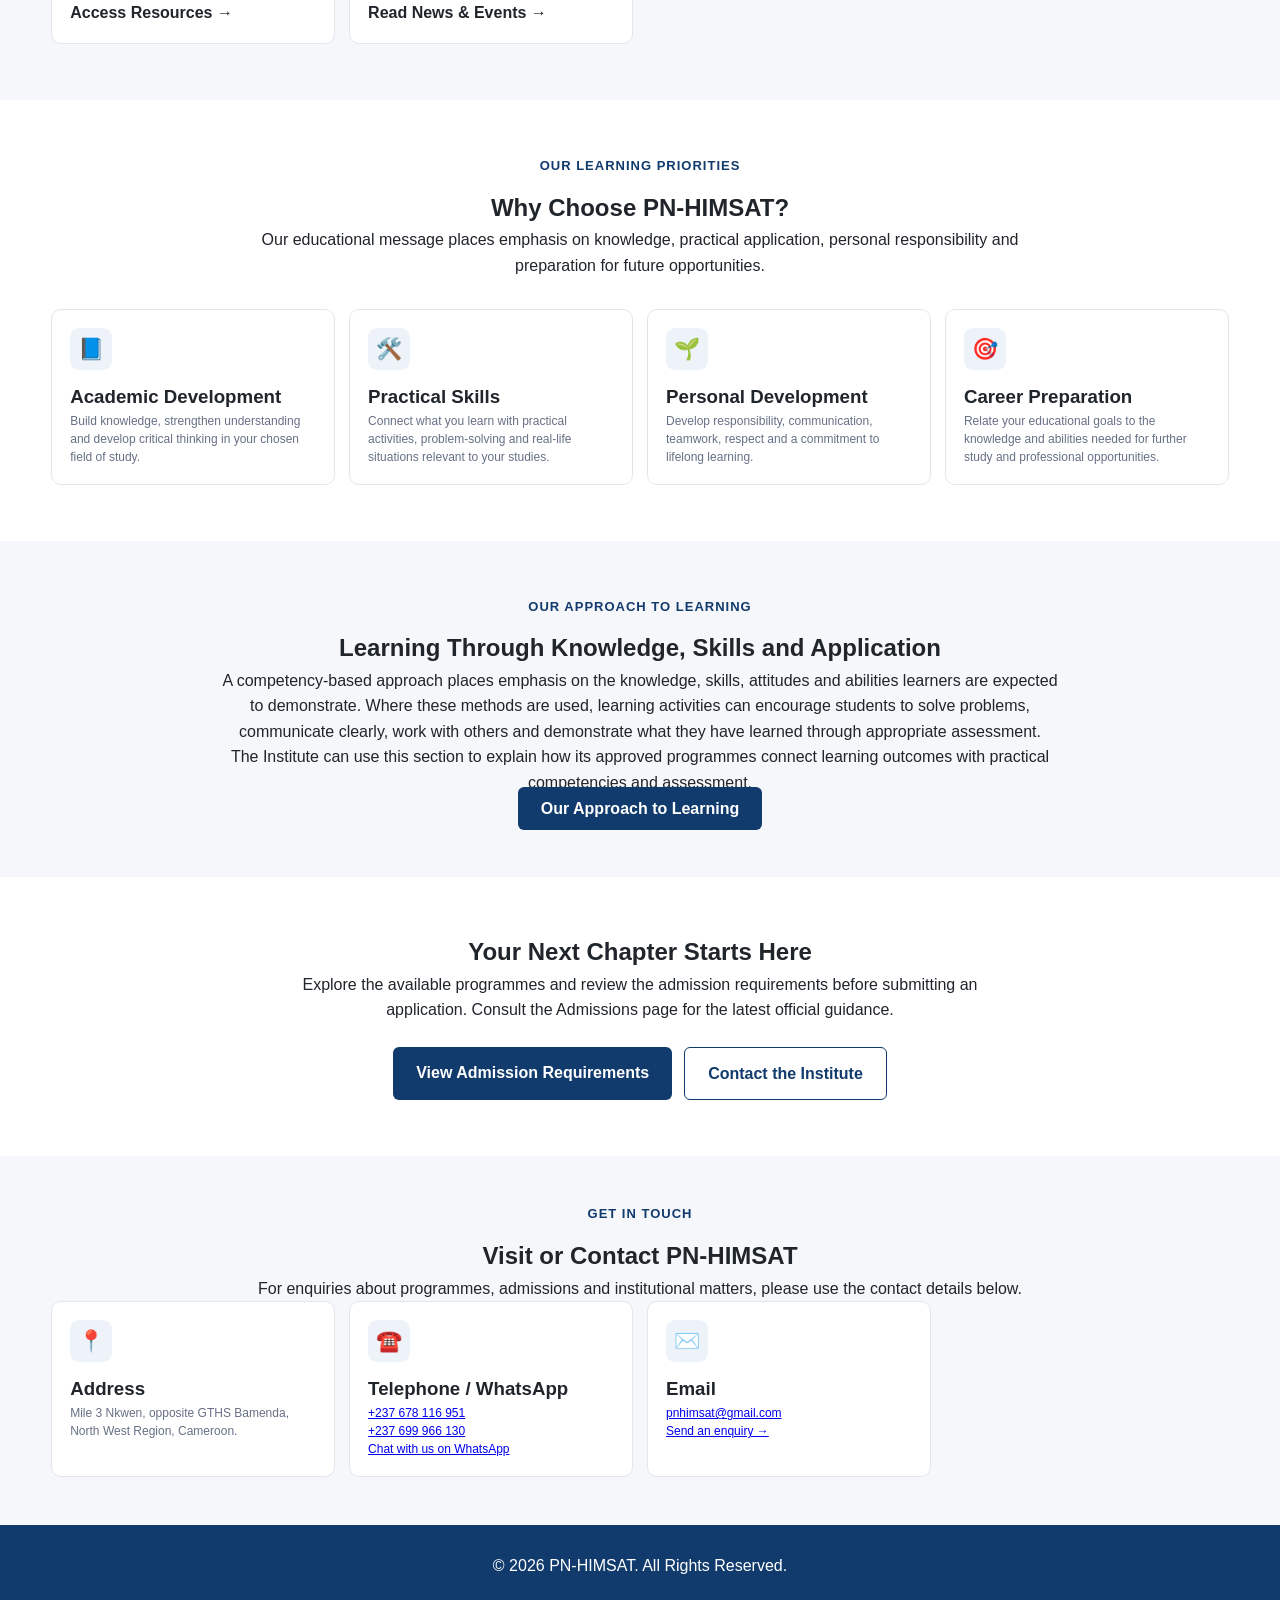
==== commit 31d0ecd3: "Update index.html" ====
--- a/index.html
+++ b/index.html
@@ -4,7 +4,7 @@
     <meta charset="UTF-8">
     <meta name="viewport" content="width=device-width, initial-scale=1.0">
 
-    <title> HIMSAT | Higher Institute of Management, Science, Arts and Technology</title>
+    <title>PN-HIMSAT | Higher Institute of Management, Science, Arts and Technology</title>
 
     <link rel="stylesheet" href="css/style.css">
 </head>
@@ -24,12 +24,12 @@
 
                 <img
                     src="himsat.jpg"
-                    alt=" HIMSAT Logo"
+                    alt="PN-HIMSAT Logo"
                     style="width: 75px; height: 75px; object-fit: contain; flex-shrink: 0;"
                 >
 
                 <div class="brand-text">
-                    <div class="brand-name"> HIMSAT</div>
+                    <div class="brand-name">PN-HIMSAT</div>
                     <div class="brand-tagline">
                         Higher Institute of Management, Science, Arts and Technology
                     </div>
@@ -70,7 +70,7 @@
                     <div class="mega-menu">
 
                         <div class="mega-header">
-                            <h3>About  HIMSAT</h3>
+                            <h3>About PN-HIMSAT</h3>
                             <p>
                                 Discover who we are, what we believe and
                                 where we are going.
@@ -82,7 +82,7 @@
                             <a href="about.html" class="menu-card">
                                 <div class="card-icon">🏛️</div>
                                 <h4>Who We Are</h4>
-                                <p>Discover  HIMSAT and our institutional identity.</p>
+                                <p>Discover PN-HIMSAT and our institutional identity.</p>
                             </a>
 
                             <a href="about.html" class="menu-card">
@@ -158,7 +158,7 @@
                             <a href="academics.html" class="menu-card">
                                 <div class="card-icon">🏫</div>
                                 <h4>Academic Departments</h4>
-                                <p>Explore the academic areas of  HIMSAT.</p>
+                                <p>Explore the academic areas of PN-HIMSAT.</p>
                             </a>
 
                             <a href="academics.html" class="menu-card">
@@ -224,7 +224,7 @@
                         <div class="mega-header">
                             <h3>Admissions</h3>
                             <p>
-                                Everything you need to begin your  HIMSAT journey.
+                                Everything you need to begin your PN-HIMSAT journey.
                             </p>
                         </div>
 
@@ -437,7 +437,7 @@
                         <div class="mega-header">
                             <h3>News & Events</h3>
                             <p>
-                                Follow what is happening at  HIMSAT.
+                                Follow what is happening at PN-HIMSAT.
                             </p>
                         </div>
 
@@ -458,7 +458,7 @@
                             <a href="news.html" class="menu-card">
                                 <div class="card-icon">📢</div>
                                 <h4>Announcements</h4>
-                                <p>Important notices from  HIMSAT.</p>
+                                <p>Important notices from PN-HIMSAT.</p>
                             </a>
 
                             <a href="news.html" class="menu-card">
@@ -476,7 +476,7 @@
                             <a href="news.html" class="menu-card">
                                 <div class="card-icon">📸</div>
                                 <h4>Gallery</h4>
-                                <p>Photos and visual stories from  HIMSAT.</p>
+                                <p>Photos and visual stories from PN-HIMSAT.</p>
                             </a>
 
                         </div>
@@ -516,39 +516,190 @@
     ========================== -->
     <main>
 
+        <!-- HOME PAGE: WELCOME BANNER -->
         <section class="hero">
-
             <div class="container">
-
-                <p class="hero-label">
-                    HIGHER INSTITUTE OF MANAGEMENT, SCIENCE, ARTS AND TECHNOLOGY
+                <p class="hero-label">HIGHER INSTITUTE OF MANAGEMENT, SCIENCE, ARTS AND TECHNOLOGY</p>
+                <h1>Welcome to PN-HIMSAT</h1>
+                <h2>Learning Today. Building Skills. Preparing for Tomorrow.</h2>
+                <p class="hero-description">
+                    PN-HIMSAT aims to help learners develop knowledge, practical abilities,
+                    professional values and the confidence to pursue their educational and career goals.
                 </p>
-
-                <h1> HIMSAT</h1>
-
-                <h2>
-                    Learn • Apply • Innovate • Lead
-                </h2>
-
-                <p class="hero-description">
-                    Preparing competent professionals for the workplace,
-                    enterprise and society.
+                <div class="hero-buttons">
+                    <a href="academics.html" class="primary-btn">Explore Our Programmes</a>
+                    <a href="admissions.html" class="secondary-btn">Apply for Admission</a>
+                </div>
+            </div>
+        </section>
+
+        <!-- HOME PAGE: INTRODUCTION -->
+        <section class="home-section" style="padding: 56px 0;">
+            <div class="container">
+                <div style="max-width: 850px; margin: 0 auto; text-align: center;">
+                    <p class="hero-label">ABOUT THE INSTITUTE</p>
+                    <h2>An Institution for Knowledge, Skills and Professional Growth</h2>
+                    <p>
+                        PN-HIMSAT is a higher education institution identified with the fields of
+                        management, science, arts and technology. The Institute aims to support
+                        students in developing academic knowledge, practical competence, responsible
+                        conduct and the skills needed to pursue further studies and professional opportunities.
+                    </p>
+                    <p>
+                        Through academic learning and practical application, students are encouraged
+                        to build the foundation for lifelong learning and meaningful participation in society.
+                    </p>
+                    <a href="about.html" class="primary-btn">Discover Our Institution</a>
+                </div>
+            </div>
+        </section>
+
+        <!-- HOME PAGE: MAIN CONTENT CARDS -->
+        <section class="home-section" style="padding: 56px 0; background: #f5f7fa;">
+            <div class="container">
+                <div style="text-align: center; max-width: 780px; margin: 0 auto 30px;">
+                    <p class="hero-label">EXPLORE PN-HIMSAT</p>
+                    <h2>Find the Information You Need</h2>
+                    <p>Explore our academic information, admission guidance, student resources and institutional updates.</p>
+                </div>
+                <div class="card-grid">
+                    <a href="academics.html" class="menu-card">
+                        <div class="card-icon">📚</div>
+                        <h3>Academic Programmes</h3>
+                        <p>Explore the programmes and fields of study offered by the Institute. Consult the relevant programme information for course details, duration and entry requirements.</p>
+                        <strong>Explore Programmes →</strong>
+                    </a>
+                    <a href="admissions.html" class="menu-card">
+                        <div class="card-icon">🎓</div>
+                        <h3>Admissions</h3>
+                        <p>Find guidance on admission requirements, application procedures, supporting documents and registration arrangements.</p>
+                        <strong>View Admissions →</strong>
+                    </a>
+                    <a href="student-login.html" class="menu-card">
+                        <div class="card-icon">💻</div>
+                        <h3>Student Portal</h3>
+                        <p>Use the student login to access student services when the relevant secure portal is available. Academic records should only be accessed by authorised users.</p>
+                        <strong>Student Login →</strong>
+                    </a>
+                    <a href="student-life.html" class="menu-card">
+                        <div class="card-icon">🤝</div>
+                        <h3>Student Life</h3>
+                        <p>Discover opportunities for collaboration, personal development, student participation and learning beyond the classroom.</p>
+                        <strong>Discover Student Life →</strong>
+                    </a>
+                    <a href="resources.html" class="menu-card">
+                        <div class="card-icon">📖</div>
+                        <h3>Learning Resources</h3>
+                        <p>Find academic materials, learning guides, institutional documents and other resources made available to support students.</p>
+                        <strong>Access Resources →</strong>
+                    </a>
+                    <a href="news.html" class="menu-card">
+                        <div class="card-icon">📰</div>
+                        <h3>News & Events</h3>
+                        <p>Keep up with official announcements, academic activities, important dates and events published by the Institute.</p>
+                        <strong>Read News & Events →</strong>
+                    </a>
+                </div>
+            </div>
+        </section>
+
+        <!-- HOME PAGE: WHY CHOOSE US -->
+        <section class="home-section" style="padding: 56px 0;">
+            <div class="container">
+                <div style="text-align: center; max-width: 780px; margin: 0 auto 30px;">
+                    <p class="hero-label">OUR LEARNING PRIORITIES</p>
+                    <h2>Why Choose PN-HIMSAT?</h2>
+                    <p>Our educational message places emphasis on knowledge, practical application, personal responsibility and preparation for future opportunities.</p>
+                </div>
+                <div class="card-grid">
+                    <div class="menu-card">
+                        <div class="card-icon">📘</div>
+                        <h3>Academic Development</h3>
+                        <p>Build knowledge, strengthen understanding and develop critical thinking in your chosen field of study.</p>
+                    </div>
+                    <div class="menu-card">
+                        <div class="card-icon">🛠️</div>
+                        <h3>Practical Skills</h3>
+                        <p>Connect what you learn with practical activities, problem-solving and real-life situations relevant to your studies.</p>
+                    </div>
+                    <div class="menu-card">
+                        <div class="card-icon">🌱</div>
+                        <h3>Personal Development</h3>
+                        <p>Develop responsibility, communication, teamwork, respect and a commitment to lifelong learning.</p>
+                    </div>
+                    <div class="menu-card">
+                        <div class="card-icon">🎯</div>
+                        <h3>Career Preparation</h3>
+                        <p>Relate your educational goals to the knowledge and abilities needed for further study and professional opportunities.</p>
+                    </div>
+                </div>
+            </div>
+        </section>
+
+        <!-- HOME PAGE: COMPETENCY-BASED LEARNING -->
+        <section class="home-section" style="padding: 56px 0; background: #f5f7fa;">
+            <div class="container">
+                <div style="max-width: 850px; margin: 0 auto; text-align: center;">
+                    <p class="hero-label">OUR APPROACH TO LEARNING</p>
+                    <h2>Learning Through Knowledge, Skills and Application</h2>
+                    <p>
+                        A competency-based approach places emphasis on the knowledge, skills, attitudes
+                        and abilities learners are expected to demonstrate. Where these methods are used,
+                        learning activities can encourage students to solve problems, communicate clearly,
+                        work with others and demonstrate what they have learned through appropriate assessment.
+                    </p>
+                    <p>
+                        The Institute can use this section to explain how its approved programmes connect
+                        learning outcomes with practical competencies and assessment.
+                    </p>
+                    <a href="about.html" class="primary-btn">Our Approach to Learning</a>
+                </div>
+            </div>
+        </section>
+
+        <!-- HOME PAGE: ADMISSIONS CALL TO ACTION -->
+        <section class="home-section" style="padding: 56px 0;">
+            <div class="container" style="text-align: center;">
+                <h2>Your Next Chapter Starts Here</h2>
+                <p style="max-width: 760px; margin: 0 auto 24px;">
+                    Explore the available programmes and review the admission requirements before
+                    submitting an application. Consult the Admissions page for the latest official guidance.
                 </p>
-
-                <div class="hero-buttons">
-
-                    <a href="registration.html" class="primary-btn">
-                        Apply Now
-                    </a>
-
-                    <a href="student-login.html" class="secondary-btn">
-                        Student Login
-                    </a>
-
-                </div>
-
+                <div class="hero-buttons" style="justify-content: center;">
+                    <a href="admissions.html" class="primary-btn">View Admission Requirements</a>
+                    <a href="contact.html" class="secondary-btn">Contact the Institute</a>
+                </div>
             </div>
-
+        </section>
+
+        <!-- HOME PAGE: CONTACT INFORMATION -->
+        <section class="home-section" style="padding: 48px 0; background: #f5f7fa;">
+            <div class="container">
+                <div style="text-align: center;">
+                    <p class="hero-label">GET IN TOUCH</p>
+                    <h2>Visit or Contact PN-HIMSAT</h2>
+                    <p>For enquiries about programmes, admissions and institutional matters, please use the contact details below.</p>
+                </div>
+                <div class="card-grid">
+                    <div class="menu-card">
+                        <div class="card-icon">📍</div>
+                        <h3>Address</h3>
+                        <p>Mile 3 Nkwen, opposite GTHS Bamenda, North West Region, Cameroon.</p>
+                    </div>
+                    <div class="menu-card">
+                        <div class="card-icon">☎️</div>
+                        <h3>Telephone / WhatsApp</h3>
+                        <p><a href="tel:+237678116951">+237 678 116 951</a><br><a href="tel:+237699966130">+237 699 966 130</a></p>
+                        <p><a href="https://wa.me/237678116951" target="_blank" rel="noopener noreferrer">Chat with us on WhatsApp</a></p>
+                    </div>
+                    <div class="menu-card">
+                        <div class="card-icon">✉️</div>
+                        <h3>Email</h3>
+                        <p><a href="mailto:pnhimsat@gmail.com">pnhimsat@gmail.com</a></p>
+                        <p><a href="contact.html">Send an enquiry →</a></p>
+                    </div>
+                </div>
+            </div>
         </section>
 
     </main>
@@ -563,7 +714,7 @@
         class="whatsapp-float"
         target="_blank"
         rel="noopener noreferrer"
-        aria-label="Contact  HIMSAT on WhatsApp"
+        aria-label="Contact PN-HIMSAT on WhatsApp"
     >
         <span>WA</span>
     </a>
@@ -578,7 +729,7 @@
         <div class="container">
 
             <p>
-                © 2026  HIMSAT. All Rights Reserved.
+                © 2026 PN-HIMSAT. All Rights Reserved.
             </p>
 
         </div>
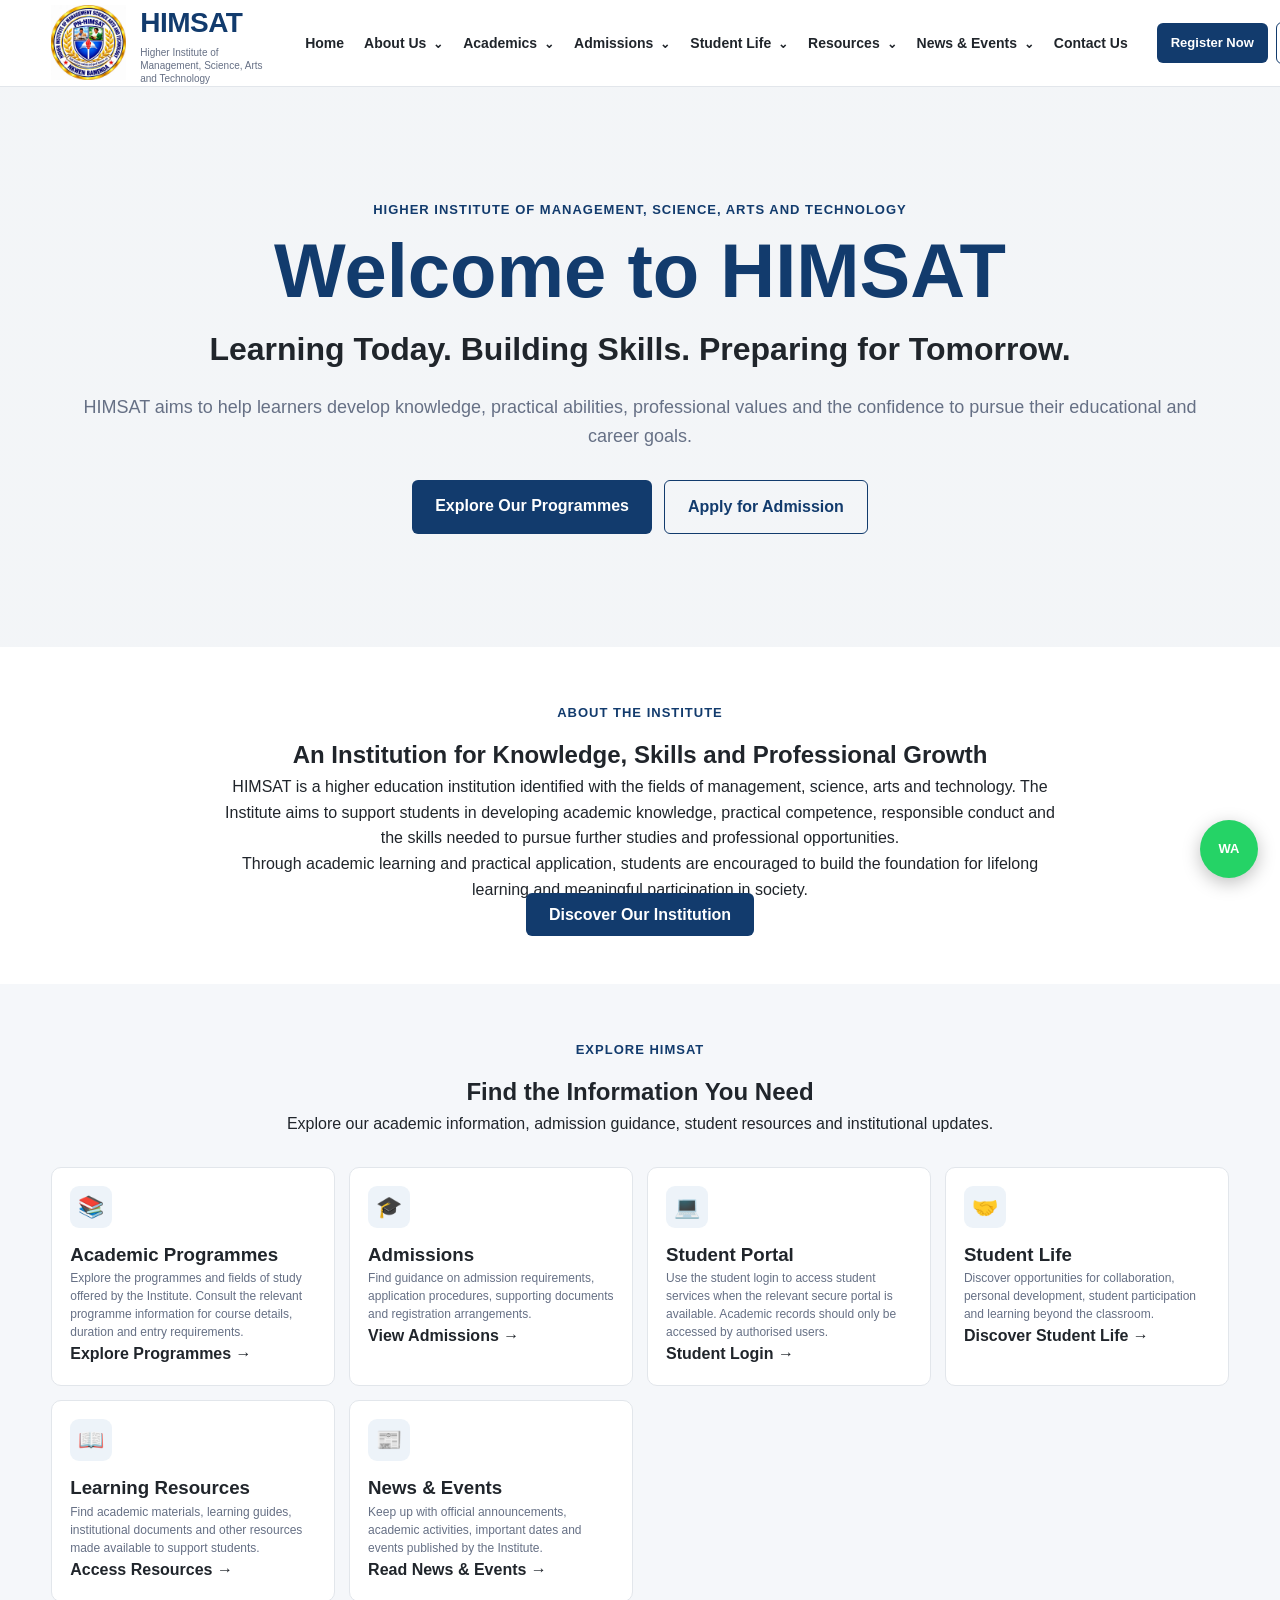
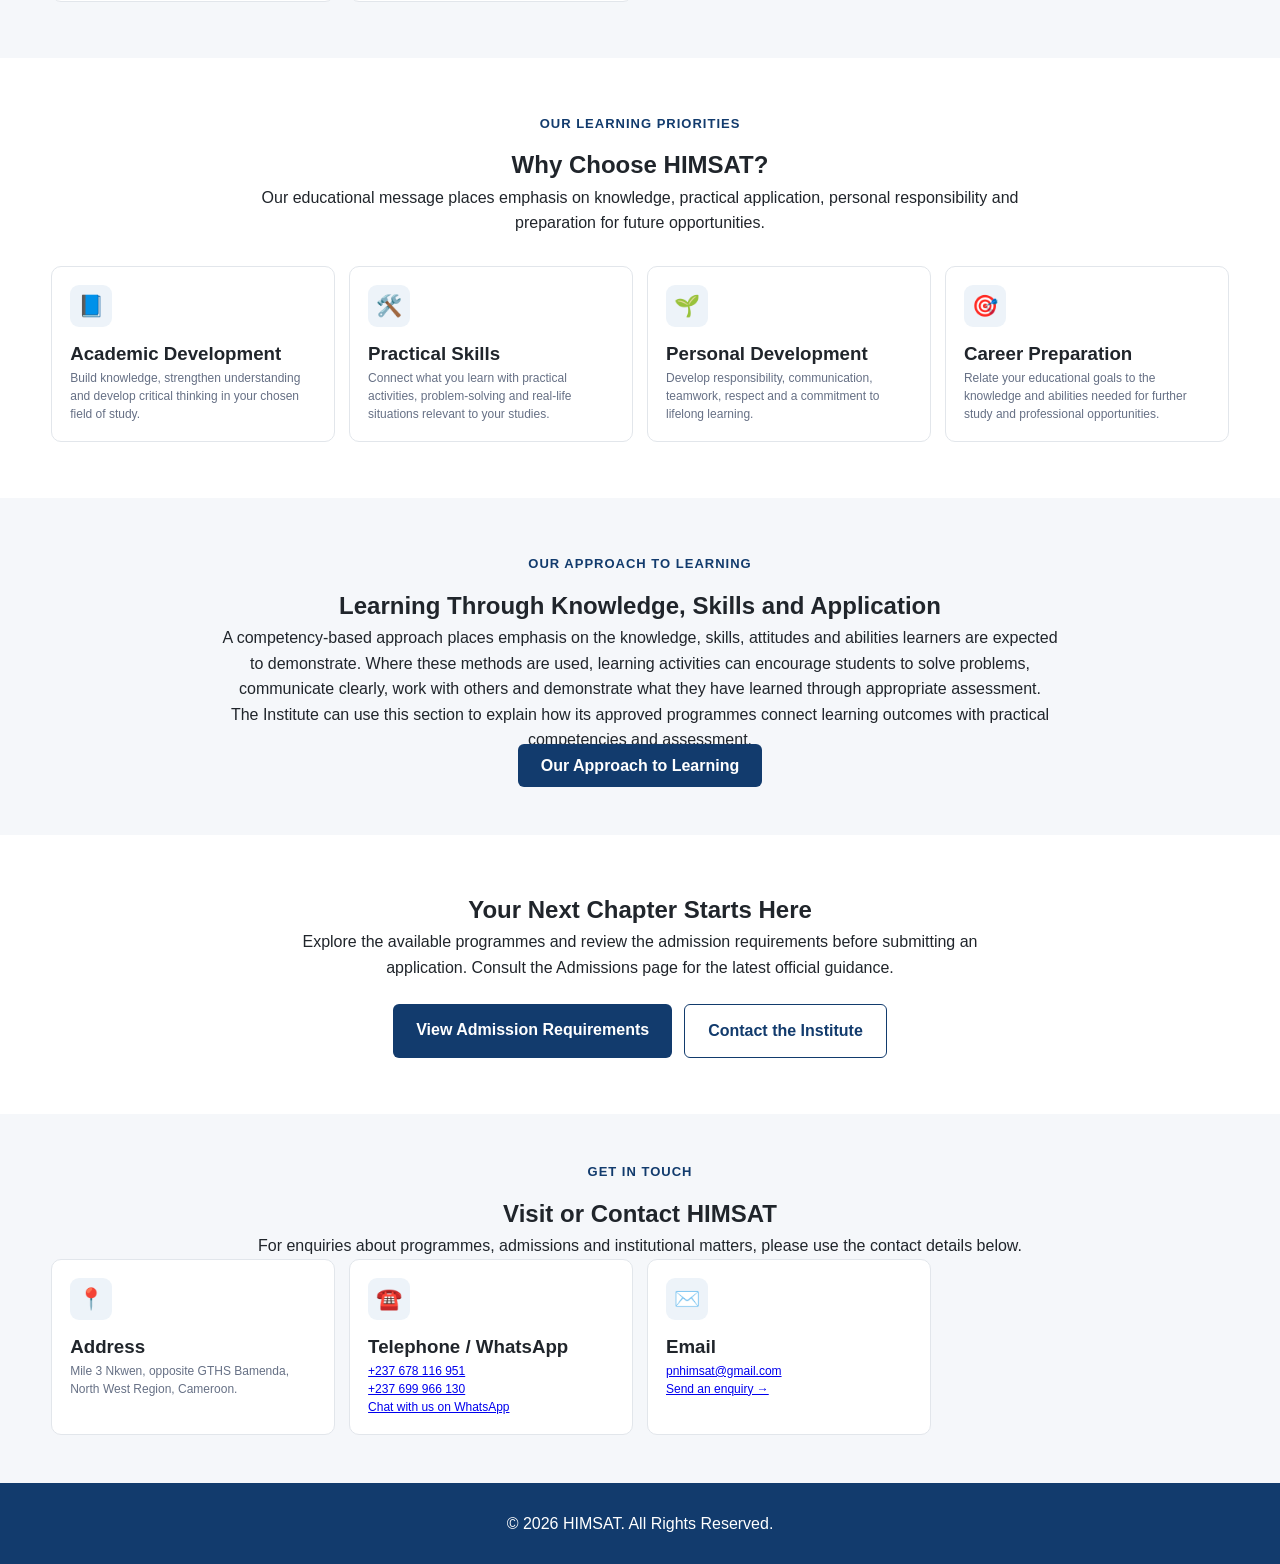
==== commit 7eda401f: "Update index.html" ====
--- a/index.html
+++ b/index.html
@@ -4,7 +4,7 @@
     <meta charset="UTF-8">
     <meta name="viewport" content="width=device-width, initial-scale=1.0">
 
-    <title>PN-HIMSAT | Higher Institute of Management, Science, Arts and Technology</title>
+    <title> HIMSAT | Higher Institute of Management, Science, Arts and Technology</title>
 
     <link rel="stylesheet" href="css/style.css">
 </head>
@@ -24,12 +24,12 @@
 
                 <img
                     src="himsat.jpg"
-                    alt="PN-HIMSAT Logo"
+                    alt=" HIMSAT Logo"
                     style="width: 75px; height: 75px; object-fit: contain; flex-shrink: 0;"
                 >
 
                 <div class="brand-text">
-                    <div class="brand-name">PN-HIMSAT</div>
+                    <div class="brand-name"> HIMSAT</div>
                     <div class="brand-tagline">
                         Higher Institute of Management, Science, Arts and Technology
                     </div>
@@ -70,7 +70,7 @@
                     <div class="mega-menu">
 
                         <div class="mega-header">
-                            <h3>About PN-HIMSAT</h3>
+                            <h3>About  HIMSAT</h3>
                             <p>
                                 Discover who we are, what we believe and
                                 where we are going.
@@ -82,7 +82,7 @@
                             <a href="about.html" class="menu-card">
                                 <div class="card-icon">🏛️</div>
                                 <h4>Who We Are</h4>
-                                <p>Discover PN-HIMSAT and our institutional identity.</p>
+                                <p>Discover  HIMSAT and our institutional identity.</p>
                             </a>
 
                             <a href="about.html" class="menu-card">
@@ -158,7 +158,7 @@
                             <a href="academics.html" class="menu-card">
                                 <div class="card-icon">🏫</div>
                                 <h4>Academic Departments</h4>
-                                <p>Explore the academic areas of PN-HIMSAT.</p>
+                                <p>Explore the academic areas of  HIMSAT.</p>
                             </a>
 
                             <a href="academics.html" class="menu-card">
@@ -224,7 +224,7 @@
                         <div class="mega-header">
                             <h3>Admissions</h3>
                             <p>
-                                Everything you need to begin your PN-HIMSAT journey.
+                                Everything you need to begin your  HIMSAT journey.
                             </p>
                         </div>
 
@@ -437,7 +437,7 @@
                         <div class="mega-header">
                             <h3>News & Events</h3>
                             <p>
-                                Follow what is happening at PN-HIMSAT.
+                                Follow what is happening at  HIMSAT.
                             </p>
                         </div>
 
@@ -458,7 +458,7 @@
                             <a href="news.html" class="menu-card">
                                 <div class="card-icon">📢</div>
                                 <h4>Announcements</h4>
-                                <p>Important notices from PN-HIMSAT.</p>
+                                <p>Important notices from  HIMSAT.</p>
                             </a>
 
                             <a href="news.html" class="menu-card">
@@ -476,7 +476,7 @@
                             <a href="news.html" class="menu-card">
                                 <div class="card-icon">📸</div>
                                 <h4>Gallery</h4>
-                                <p>Photos and visual stories from PN-HIMSAT.</p>
+                                <p>Photos and visual stories from  HIMSAT.</p>
                             </a>
 
                         </div>
@@ -520,10 +520,10 @@
         <section class="hero">
             <div class="container">
                 <p class="hero-label">HIGHER INSTITUTE OF MANAGEMENT, SCIENCE, ARTS AND TECHNOLOGY</p>
-                <h1>Welcome to PN-HIMSAT</h1>
+                <h1>Welcome to  HIMSAT</h1>
                 <h2>Learning Today. Building Skills. Preparing for Tomorrow.</h2>
                 <p class="hero-description">
-                    PN-HIMSAT aims to help learners develop knowledge, practical abilities,
+                     HIMSAT aims to help learners develop knowledge, practical abilities,
                     professional values and the confidence to pursue their educational and career goals.
                 </p>
                 <div class="hero-buttons">
@@ -540,7 +540,7 @@
                     <p class="hero-label">ABOUT THE INSTITUTE</p>
                     <h2>An Institution for Knowledge, Skills and Professional Growth</h2>
                     <p>
-                        PN-HIMSAT is a higher education institution identified with the fields of
+                         HIMSAT is a higher education institution identified with the fields of
                         management, science, arts and technology. The Institute aims to support
                         students in developing academic knowledge, practical competence, responsible
                         conduct and the skills needed to pursue further studies and professional opportunities.
@@ -558,7 +558,7 @@
         <section class="home-section" style="padding: 56px 0; background: #f5f7fa;">
             <div class="container">
                 <div style="text-align: center; max-width: 780px; margin: 0 auto 30px;">
-                    <p class="hero-label">EXPLORE PN-HIMSAT</p>
+                    <p class="hero-label">EXPLORE  HIMSAT</p>
                     <h2>Find the Information You Need</h2>
                     <p>Explore our academic information, admission guidance, student resources and institutional updates.</p>
                 </div>
@@ -608,7 +608,7 @@
             <div class="container">
                 <div style="text-align: center; max-width: 780px; margin: 0 auto 30px;">
                     <p class="hero-label">OUR LEARNING PRIORITIES</p>
-                    <h2>Why Choose PN-HIMSAT?</h2>
+                    <h2>Why Choose  HIMSAT?</h2>
                     <p>Our educational message places emphasis on knowledge, practical application, personal responsibility and preparation for future opportunities.</p>
                 </div>
                 <div class="card-grid">
@@ -677,7 +677,7 @@
             <div class="container">
                 <div style="text-align: center;">
                     <p class="hero-label">GET IN TOUCH</p>
-                    <h2>Visit or Contact PN-HIMSAT</h2>
+                    <h2>Visit or Contact  HIMSAT</h2>
                     <p>For enquiries about programmes, admissions and institutional matters, please use the contact details below.</p>
                 </div>
                 <div class="card-grid">
@@ -714,7 +714,7 @@
         class="whatsapp-float"
         target="_blank"
         rel="noopener noreferrer"
-        aria-label="Contact PN-HIMSAT on WhatsApp"
+        aria-label="Contact  HIMSAT on WhatsApp"
     >
         <span>WA</span>
     </a>
@@ -729,7 +729,7 @@
         <div class="container">
 
             <p>
-                © 2026 PN-HIMSAT. All Rights Reserved.
+                © 2026  HIMSAT. All Rights Reserved.
             </p>
 
         </div>
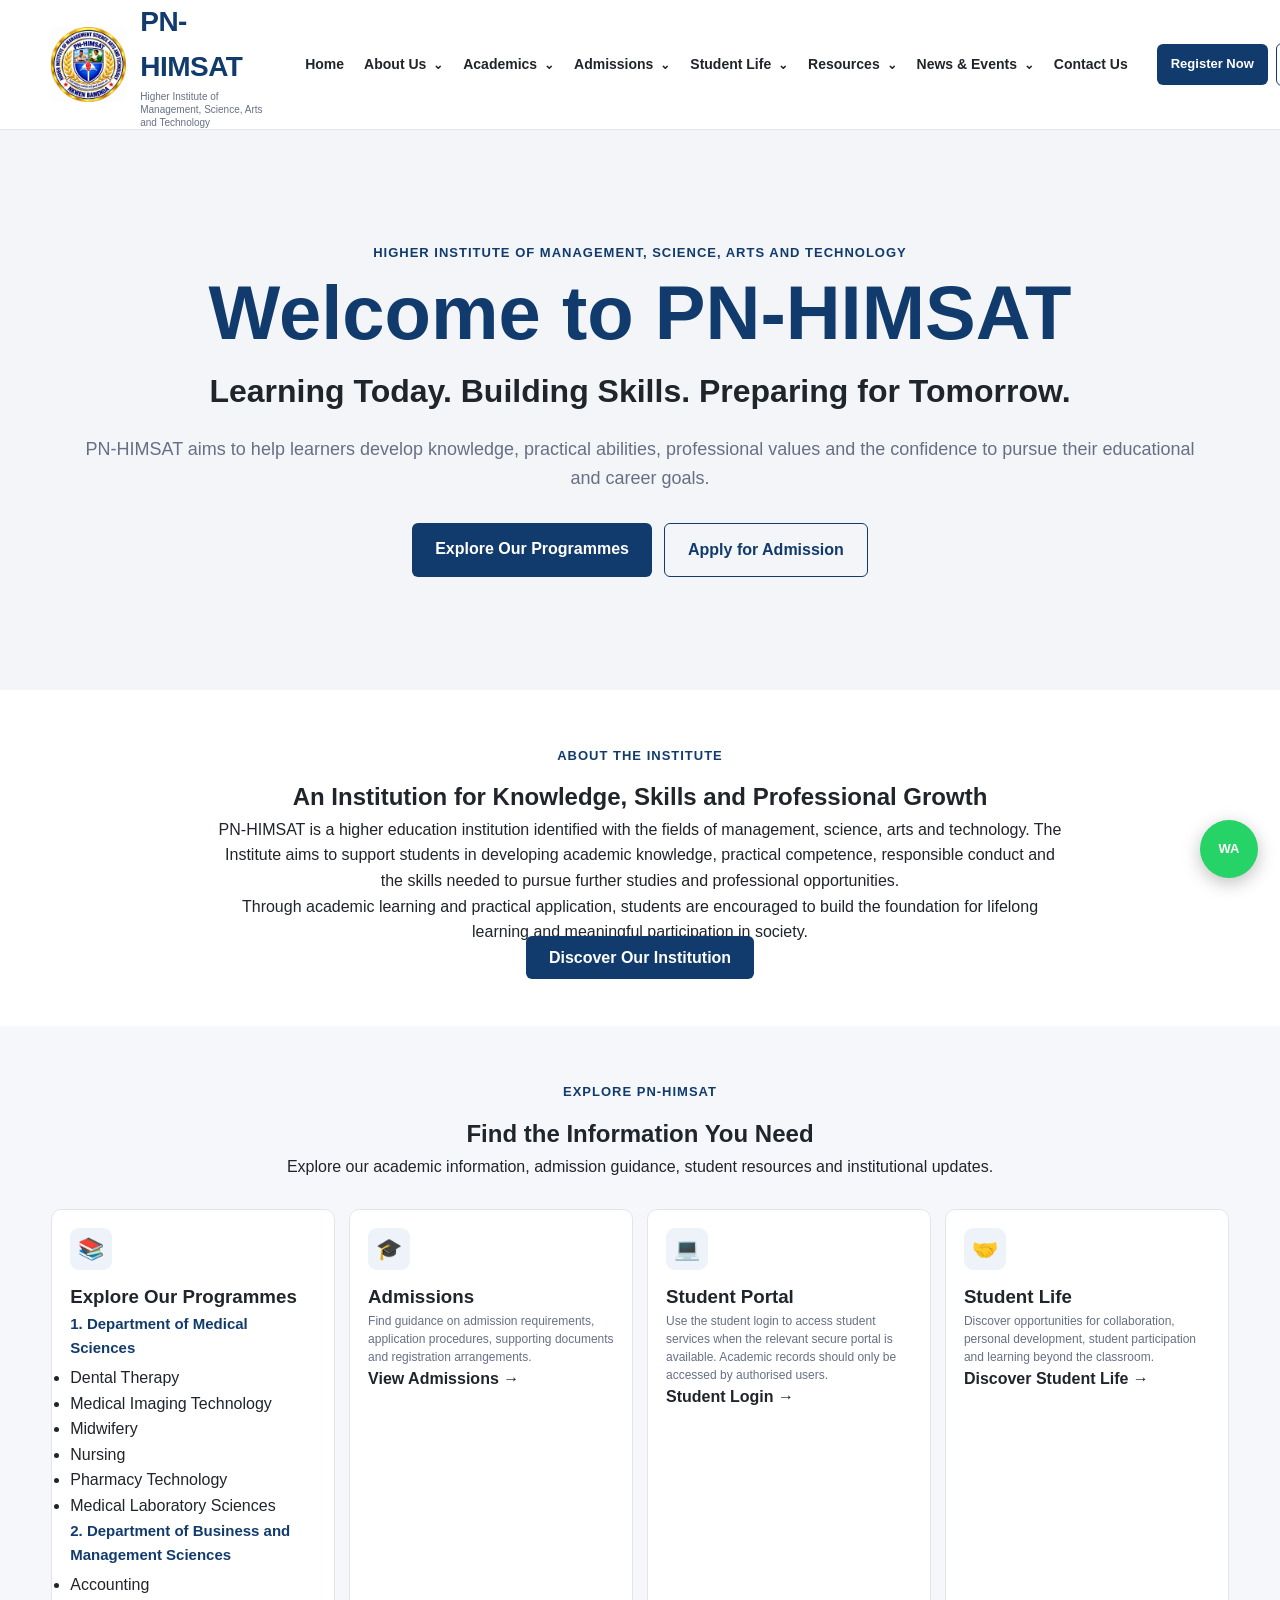
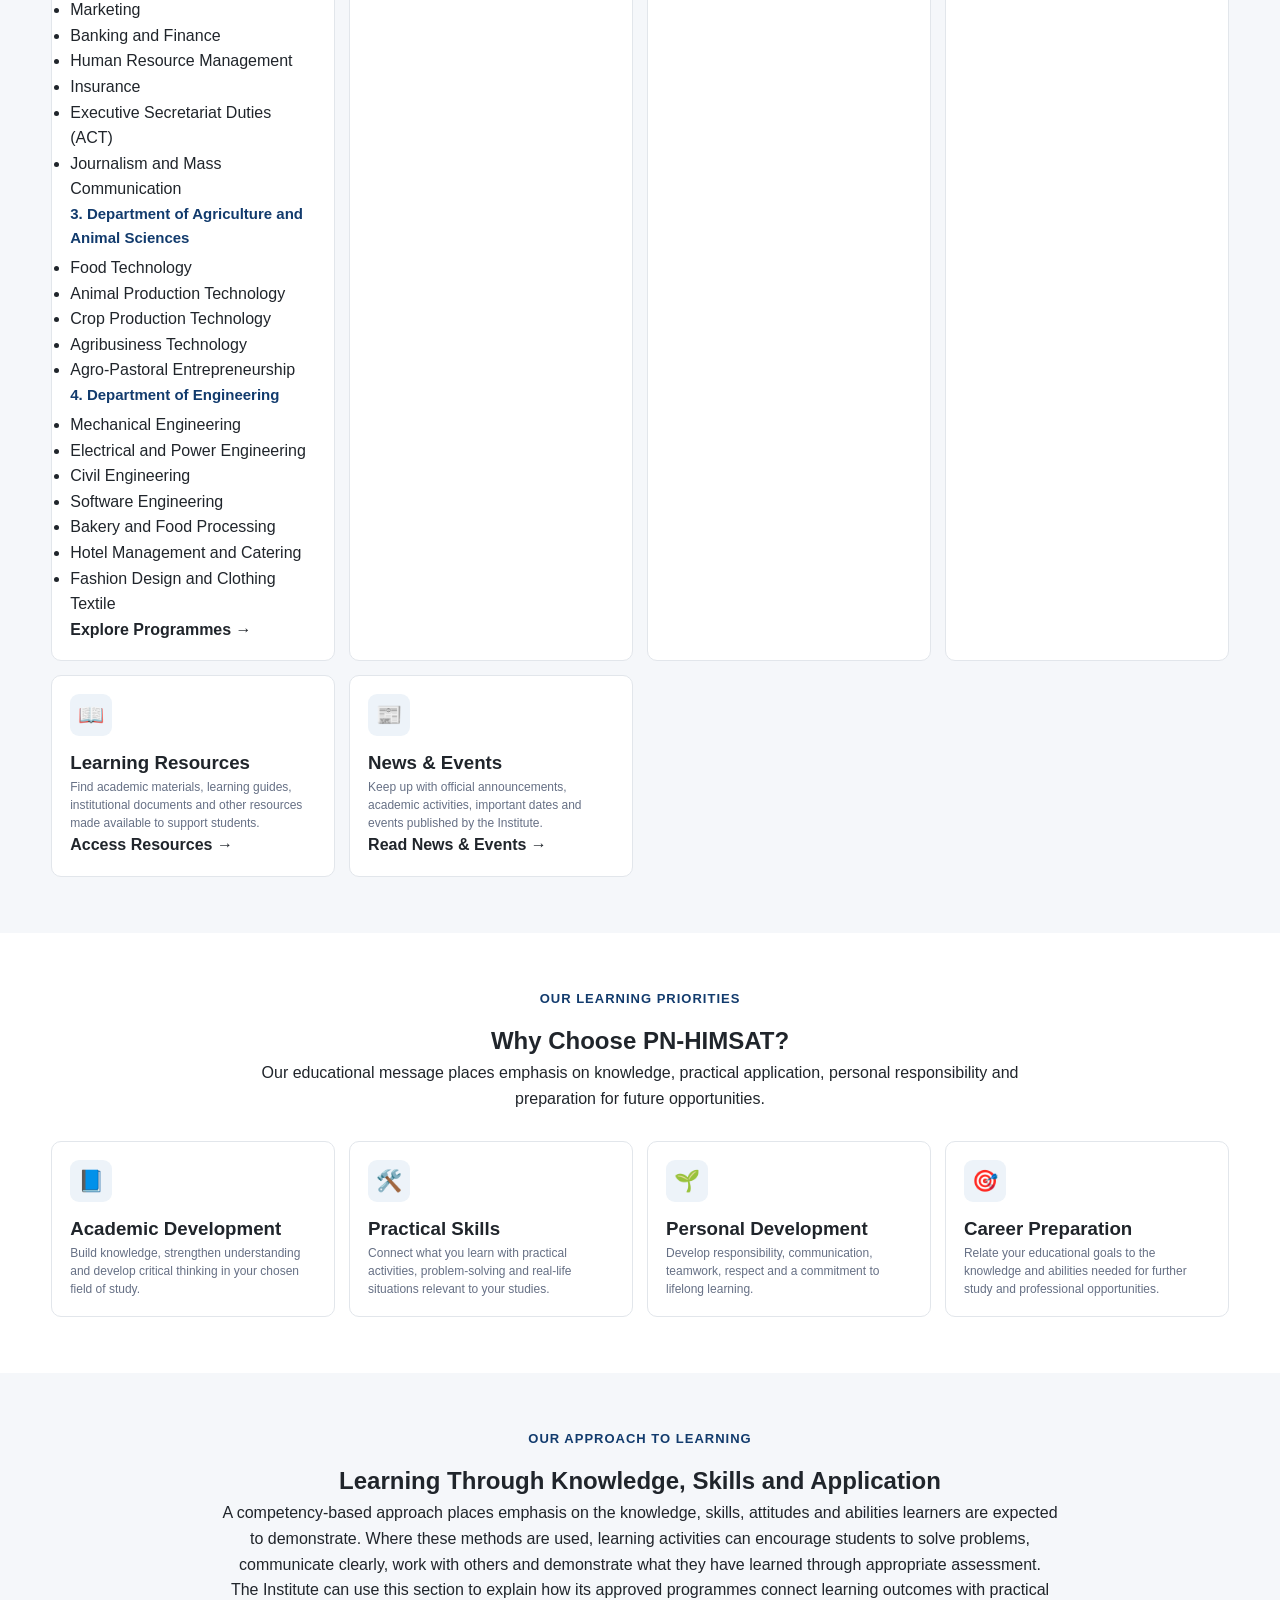
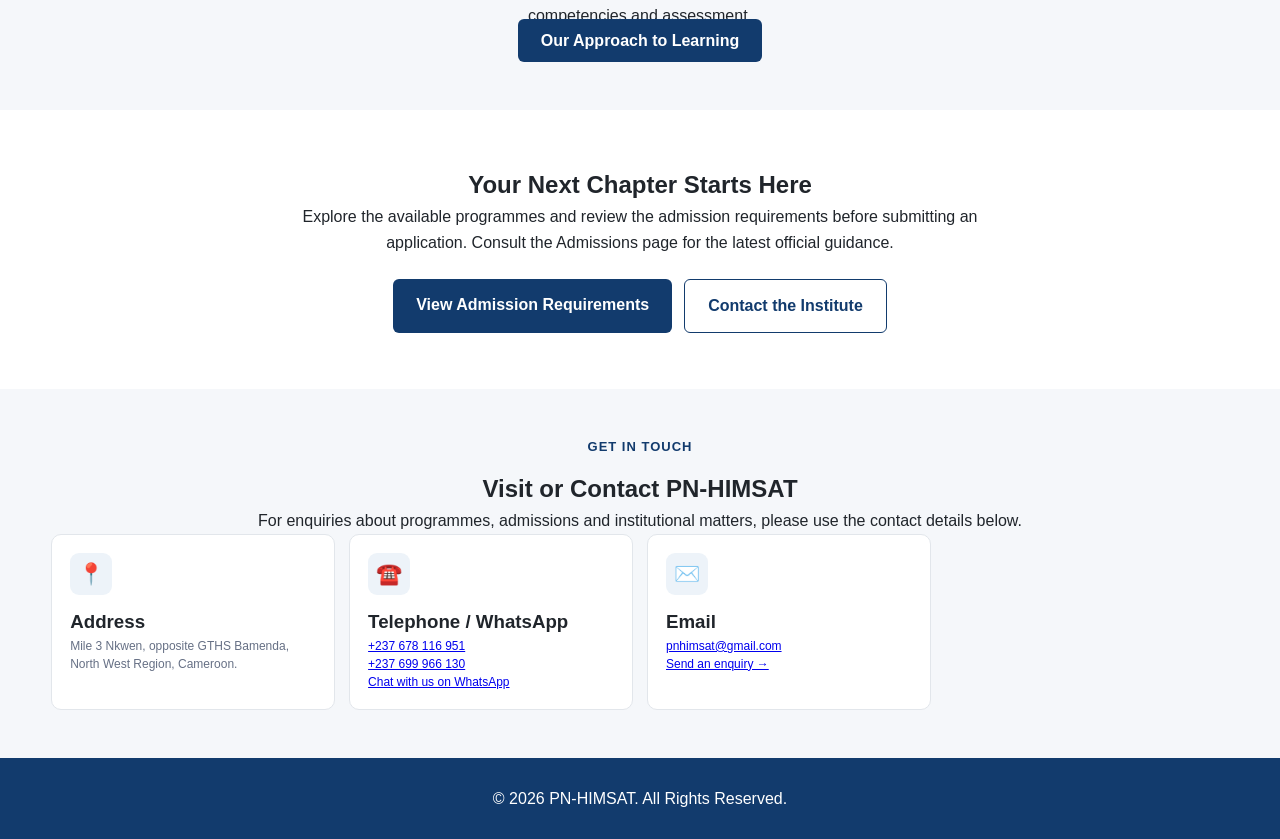
==== commit ee4ab05d: "Update index.html" ====
--- a/index.html
+++ b/index.html
@@ -4,7 +4,7 @@
     <meta charset="UTF-8">
     <meta name="viewport" content="width=device-width, initial-scale=1.0">
 
-    <title> HIMSAT | Higher Institute of Management, Science, Arts and Technology</title>
+    <title>PN-HIMSAT | Higher Institute of Management, Science, Arts and Technology</title>
 
     <link rel="stylesheet" href="css/style.css">
 </head>
@@ -24,12 +24,12 @@
 
                 <img
                     src="himsat.jpg"
-                    alt=" HIMSAT Logo"
+                    alt="PN-HIMSAT Logo"
                     style="width: 75px; height: 75px; object-fit: contain; flex-shrink: 0;"
                 >
 
                 <div class="brand-text">
-                    <div class="brand-name"> HIMSAT</div>
+                    <div class="brand-name">PN-HIMSAT</div>
                     <div class="brand-tagline">
                         Higher Institute of Management, Science, Arts and Technology
                     </div>
@@ -70,7 +70,7 @@
                     <div class="mega-menu">
 
                         <div class="mega-header">
-                            <h3>About  HIMSAT</h3>
+                            <h3>About PN-HIMSAT</h3>
                             <p>
                                 Discover who we are, what we believe and
                                 where we are going.
@@ -82,7 +82,7 @@
                             <a href="about.html" class="menu-card">
                                 <div class="card-icon">🏛️</div>
                                 <h4>Who We Are</h4>
-                                <p>Discover  HIMSAT and our institutional identity.</p>
+                                <p>Discover PN-HIMSAT and our institutional identity.</p>
                             </a>
 
                             <a href="about.html" class="menu-card">
@@ -158,7 +158,7 @@
                             <a href="academics.html" class="menu-card">
                                 <div class="card-icon">🏫</div>
                                 <h4>Academic Departments</h4>
-                                <p>Explore the academic areas of  HIMSAT.</p>
+                                <p>Explore the academic areas of PN-HIMSAT.</p>
                             </a>
 
                             <a href="academics.html" class="menu-card">
@@ -224,7 +224,7 @@
                         <div class="mega-header">
                             <h3>Admissions</h3>
                             <p>
-                                Everything you need to begin your  HIMSAT journey.
+                                Everything you need to begin your PN-HIMSAT journey.
                             </p>
                         </div>
 
@@ -437,7 +437,7 @@
                         <div class="mega-header">
                             <h3>News & Events</h3>
                             <p>
-                                Follow what is happening at  HIMSAT.
+                                Follow what is happening at PN-HIMSAT.
                             </p>
                         </div>
 
@@ -458,7 +458,7 @@
                             <a href="news.html" class="menu-card">
                                 <div class="card-icon">📢</div>
                                 <h4>Announcements</h4>
-                                <p>Important notices from  HIMSAT.</p>
+                                <p>Important notices from PN-HIMSAT.</p>
                             </a>
 
                             <a href="news.html" class="menu-card">
@@ -476,7 +476,7 @@
                             <a href="news.html" class="menu-card">
                                 <div class="card-icon">📸</div>
                                 <h4>Gallery</h4>
-                                <p>Photos and visual stories from  HIMSAT.</p>
+                                <p>Photos and visual stories from PN-HIMSAT.</p>
                             </a>
 
                         </div>
@@ -520,10 +520,10 @@
         <section class="hero">
             <div class="container">
                 <p class="hero-label">HIGHER INSTITUTE OF MANAGEMENT, SCIENCE, ARTS AND TECHNOLOGY</p>
-                <h1>Welcome to  HIMSAT</h1>
+                <h1>Welcome to PN-HIMSAT</h1>
                 <h2>Learning Today. Building Skills. Preparing for Tomorrow.</h2>
                 <p class="hero-description">
-                     HIMSAT aims to help learners develop knowledge, practical abilities,
+                    PN-HIMSAT aims to help learners develop knowledge, practical abilities,
                     professional values and the confidence to pursue their educational and career goals.
                 </p>
                 <div class="hero-buttons">
@@ -540,7 +540,7 @@
                     <p class="hero-label">ABOUT THE INSTITUTE</p>
                     <h2>An Institution for Knowledge, Skills and Professional Growth</h2>
                     <p>
-                         HIMSAT is a higher education institution identified with the fields of
+                        PN-HIMSAT is a higher education institution identified with the fields of
                         management, science, arts and technology. The Institute aims to support
                         students in developing academic knowledge, practical competence, responsible
                         conduct and the skills needed to pursue further studies and professional opportunities.
@@ -558,15 +558,56 @@
         <section class="home-section" style="padding: 56px 0; background: #f5f7fa;">
             <div class="container">
                 <div style="text-align: center; max-width: 780px; margin: 0 auto 30px;">
-                    <p class="hero-label">EXPLORE  HIMSAT</p>
+                    <p class="hero-label">EXPLORE PN-HIMSAT</p>
                     <h2>Find the Information You Need</h2>
                     <p>Explore our academic information, admission guidance, student resources and institutional updates.</p>
                 </div>
                 <div class="card-grid">
                     <a href="academics.html" class="menu-card">
                         <div class="card-icon">📚</div>
-                        <h3>Academic Programmes</h3>
-                        <p>Explore the programmes and fields of study offered by the Institute. Consult the relevant programme information for course details, duration and entry requirements.</p>
+                        <h3>Explore Our Programmes</h3>
+
+                        <h4>1. Department of Medical Sciences</h4>
+                        <ul>
+                            <li>Dental Therapy</li>
+                            <li>Medical Imaging Technology</li>
+                            <li>Midwifery</li>
+                            <li>Nursing</li>
+                            <li>Pharmacy Technology</li>
+                            <li>Medical Laboratory Sciences</li>
+                        </ul>
+
+                        <h4>2. Department of Business and Management Sciences</h4>
+                        <ul>
+                            <li>Accounting</li>
+                            <li>Marketing</li>
+                            <li>Banking and Finance</li>
+                            <li>Human Resource Management</li>
+                            <li>Insurance</li>
+                            <li>Executive Secretariat Duties (ACT)</li>
+                            <li>Journalism and Mass Communication</li>
+                        </ul>
+
+                        <h4>3. Department of Agriculture and Animal Sciences</h4>
+                        <ul>
+                            <li>Food Technology</li>
+                            <li>Animal Production Technology</li>
+                            <li>Crop Production Technology</li>
+                            <li>Agribusiness Technology</li>
+                            <li>Agro-Pastoral Entrepreneurship</li>
+                        </ul>
+
+                        <h4>4. Department of Engineering</h4>
+                        <ul>
+                            <li>Mechanical Engineering</li>
+                            <li>Electrical and Power Engineering</li>
+                            <li>Civil Engineering</li>
+                            <li>Software Engineering</li>
+                            <li>Bakery and Food Processing</li>
+                            <li>Hotel Management and Catering</li>
+                            <li>Fashion Design and Clothing Textile</li>
+                        </ul>
+
                         <strong>Explore Programmes →</strong>
                     </a>
                     <a href="admissions.html" class="menu-card">
@@ -608,7 +649,7 @@
             <div class="container">
                 <div style="text-align: center; max-width: 780px; margin: 0 auto 30px;">
                     <p class="hero-label">OUR LEARNING PRIORITIES</p>
-                    <h2>Why Choose  HIMSAT?</h2>
+                    <h2>Why Choose PN-HIMSAT?</h2>
                     <p>Our educational message places emphasis on knowledge, practical application, personal responsibility and preparation for future opportunities.</p>
                 </div>
                 <div class="card-grid">
@@ -677,7 +718,7 @@
             <div class="container">
                 <div style="text-align: center;">
                     <p class="hero-label">GET IN TOUCH</p>
-                    <h2>Visit or Contact  HIMSAT</h2>
+                    <h2>Visit or Contact PN-HIMSAT</h2>
                     <p>For enquiries about programmes, admissions and institutional matters, please use the contact details below.</p>
                 </div>
                 <div class="card-grid">
@@ -714,7 +755,7 @@
         class="whatsapp-float"
         target="_blank"
         rel="noopener noreferrer"
-        aria-label="Contact  HIMSAT on WhatsApp"
+        aria-label="Contact PN-HIMSAT on WhatsApp"
     >
         <span>WA</span>
     </a>
@@ -729,7 +770,7 @@
         <div class="container">
 
             <p>
-                © 2026  HIMSAT. All Rights Reserved.
+                © 2026 PN-HIMSAT. All Rights Reserved.
             </p>
 
         </div>
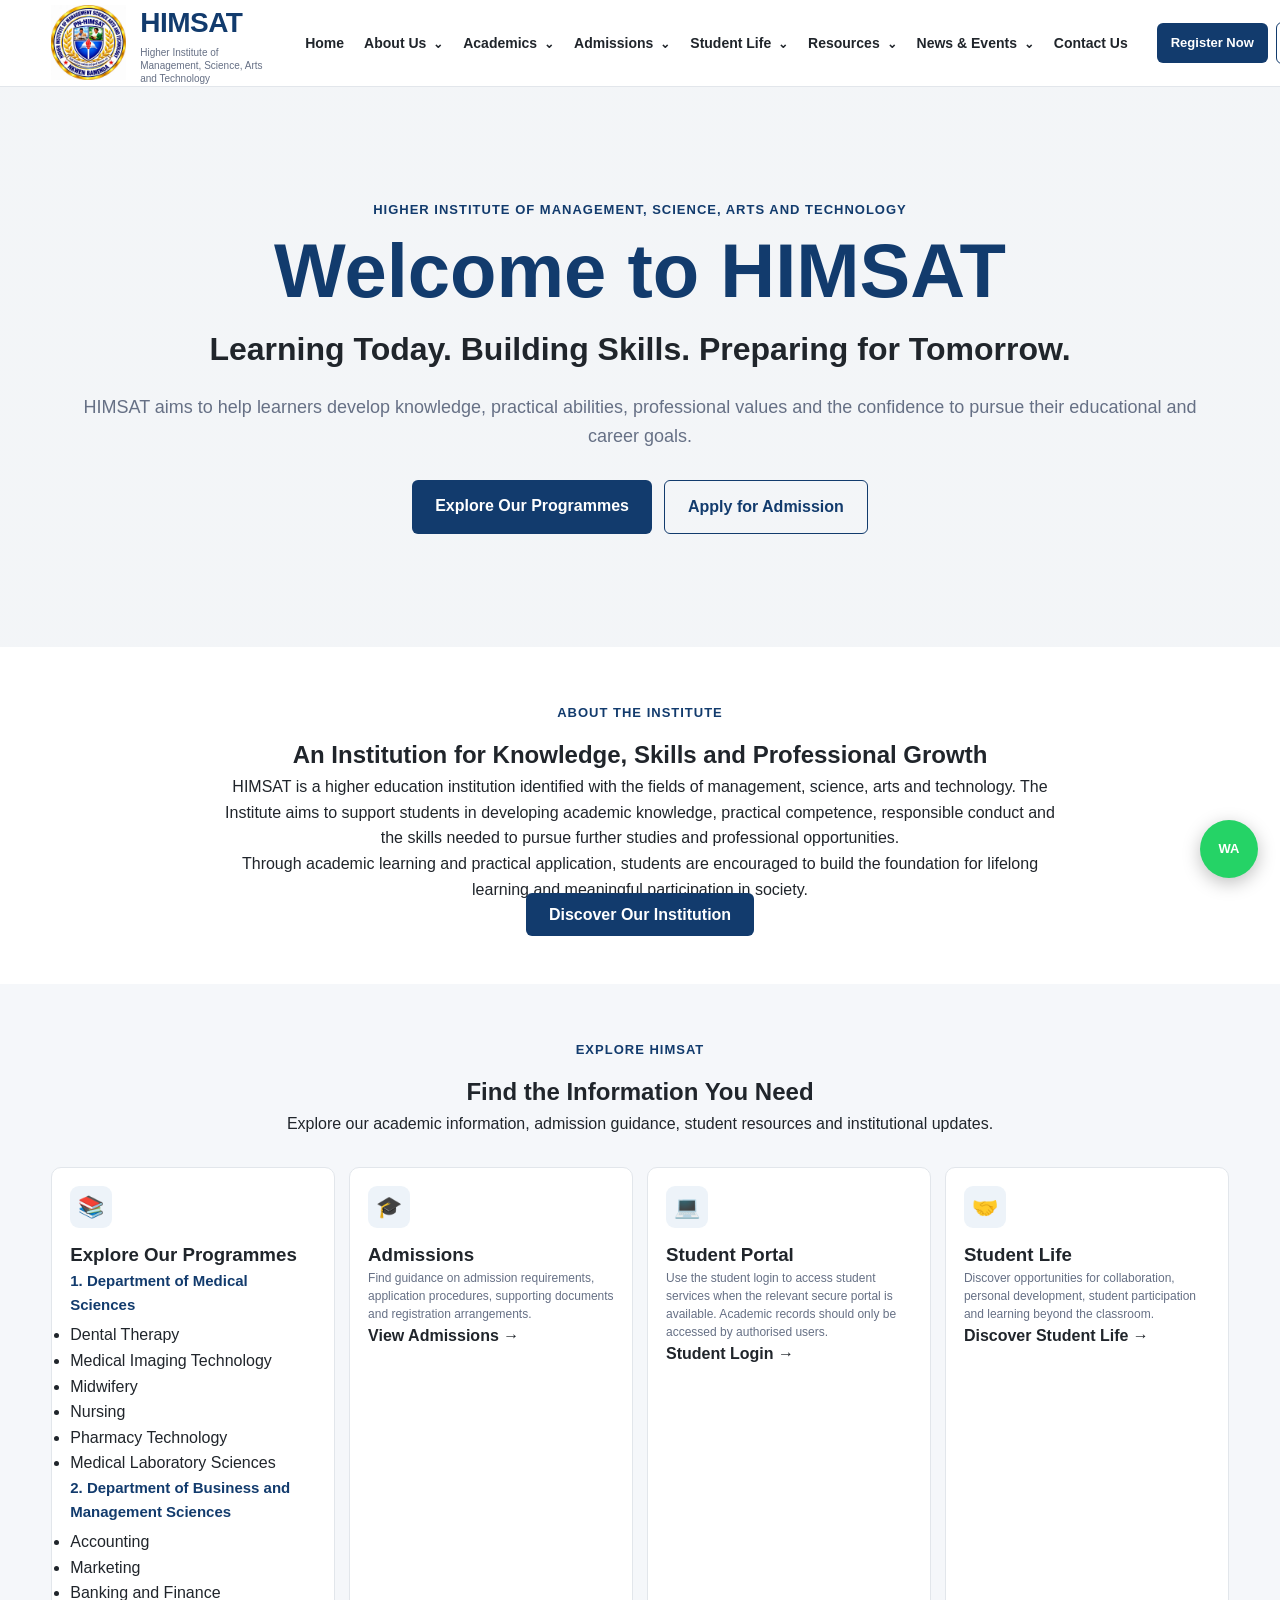
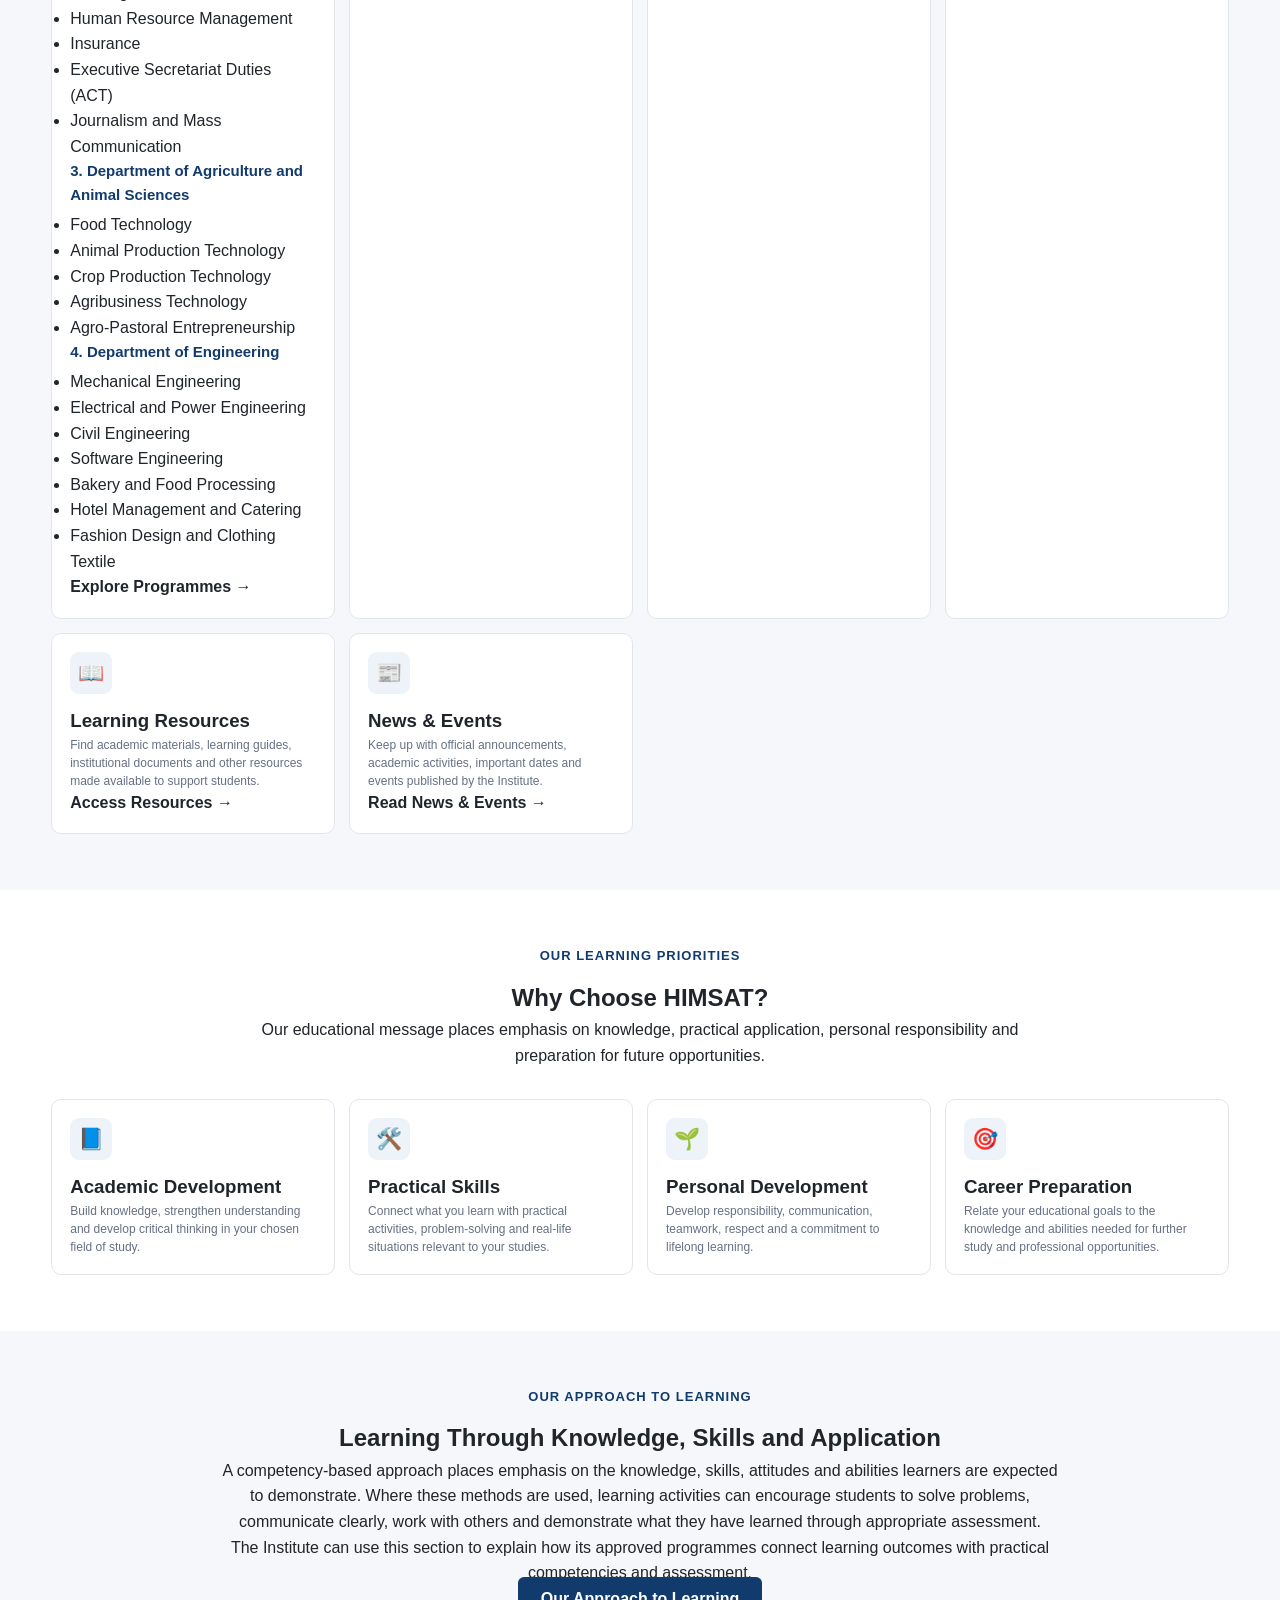
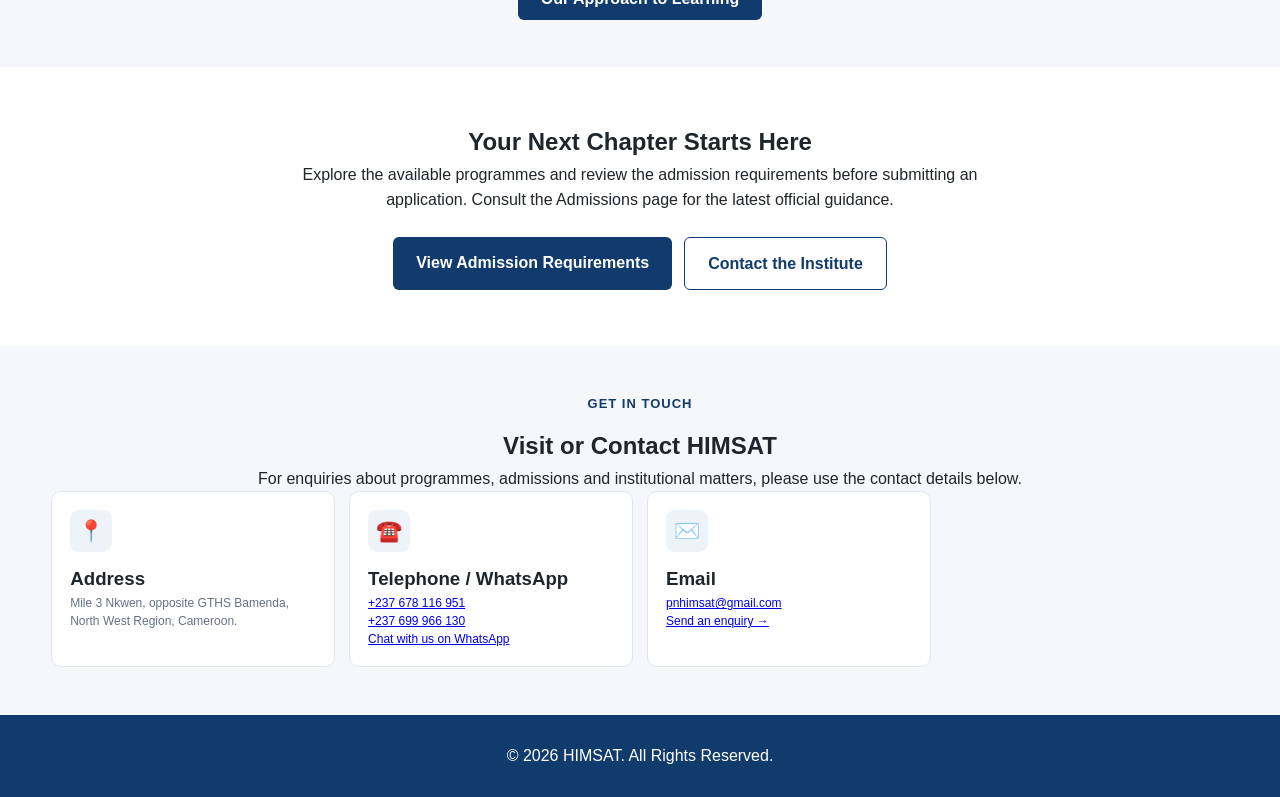
==== commit 5a2b10ec: "Update index.html" ====
--- a/index.html
+++ b/index.html
@@ -4,7 +4,7 @@
     <meta charset="UTF-8">
     <meta name="viewport" content="width=device-width, initial-scale=1.0">
 
-    <title>PN-HIMSAT | Higher Institute of Management, Science, Arts and Technology</title>
+    <title> HIMSAT | Higher Institute of Management, Science, Arts and Technology</title>
 
     <link rel="stylesheet" href="css/style.css">
 </head>
@@ -24,12 +24,12 @@
 
                 <img
                     src="himsat.jpg"
-                    alt="PN-HIMSAT Logo"
+                    alt=" HIMSAT Logo"
                     style="width: 75px; height: 75px; object-fit: contain; flex-shrink: 0;"
                 >
 
                 <div class="brand-text">
-                    <div class="brand-name">PN-HIMSAT</div>
+                    <div class="brand-name"> HIMSAT</div>
                     <div class="brand-tagline">
                         Higher Institute of Management, Science, Arts and Technology
                     </div>
@@ -70,7 +70,7 @@
                     <div class="mega-menu">
 
                         <div class="mega-header">
-                            <h3>About PN-HIMSAT</h3>
+                            <h3>About  HIMSAT</h3>
                             <p>
                                 Discover who we are, what we believe and
                                 where we are going.
@@ -82,7 +82,7 @@
                             <a href="about.html" class="menu-card">
                                 <div class="card-icon">🏛️</div>
                                 <h4>Who We Are</h4>
-                                <p>Discover PN-HIMSAT and our institutional identity.</p>
+                                <p>Discover  HIMSAT and our institutional identity.</p>
                             </a>
 
                             <a href="about.html" class="menu-card">
@@ -158,7 +158,7 @@
                             <a href="academics.html" class="menu-card">
                                 <div class="card-icon">🏫</div>
                                 <h4>Academic Departments</h4>
-                                <p>Explore the academic areas of PN-HIMSAT.</p>
+                                <p>Explore the academic areas of  HIMSAT.</p>
                             </a>
 
                             <a href="academics.html" class="menu-card">
@@ -224,7 +224,7 @@
                         <div class="mega-header">
                             <h3>Admissions</h3>
                             <p>
-                                Everything you need to begin your PN-HIMSAT journey.
+                                Everything you need to begin your  HIMSAT journey.
                             </p>
                         </div>
 
@@ -437,7 +437,7 @@
                         <div class="mega-header">
                             <h3>News & Events</h3>
                             <p>
-                                Follow what is happening at PN-HIMSAT.
+                                Follow what is happening at  HIMSAT.
                             </p>
                         </div>
 
@@ -458,7 +458,7 @@
                             <a href="news.html" class="menu-card">
                                 <div class="card-icon">📢</div>
                                 <h4>Announcements</h4>
-                                <p>Important notices from PN-HIMSAT.</p>
+                                <p>Important notices from  HIMSAT.</p>
                             </a>
 
                             <a href="news.html" class="menu-card">
@@ -476,7 +476,7 @@
                             <a href="news.html" class="menu-card">
                                 <div class="card-icon">📸</div>
                                 <h4>Gallery</h4>
-                                <p>Photos and visual stories from PN-HIMSAT.</p>
+                                <p>Photos and visual stories from  HIMSAT.</p>
                             </a>
 
                         </div>
@@ -520,10 +520,10 @@
         <section class="hero">
             <div class="container">
                 <p class="hero-label">HIGHER INSTITUTE OF MANAGEMENT, SCIENCE, ARTS AND TECHNOLOGY</p>
-                <h1>Welcome to PN-HIMSAT</h1>
+                <h1>Welcome to  HIMSAT</h1>
                 <h2>Learning Today. Building Skills. Preparing for Tomorrow.</h2>
                 <p class="hero-description">
-                    PN-HIMSAT aims to help learners develop knowledge, practical abilities,
+                     HIMSAT aims to help learners develop knowledge, practical abilities,
                     professional values and the confidence to pursue their educational and career goals.
                 </p>
                 <div class="hero-buttons">
@@ -540,7 +540,7 @@
                     <p class="hero-label">ABOUT THE INSTITUTE</p>
                     <h2>An Institution for Knowledge, Skills and Professional Growth</h2>
                     <p>
-                        PN-HIMSAT is a higher education institution identified with the fields of
+                         HIMSAT is a higher education institution identified with the fields of
                         management, science, arts and technology. The Institute aims to support
                         students in developing academic knowledge, practical competence, responsible
                         conduct and the skills needed to pursue further studies and professional opportunities.
@@ -558,7 +558,7 @@
         <section class="home-section" style="padding: 56px 0; background: #f5f7fa;">
             <div class="container">
                 <div style="text-align: center; max-width: 780px; margin: 0 auto 30px;">
-                    <p class="hero-label">EXPLORE PN-HIMSAT</p>
+                    <p class="hero-label">EXPLORE  HIMSAT</p>
                     <h2>Find the Information You Need</h2>
                     <p>Explore our academic information, admission guidance, student resources and institutional updates.</p>
                 </div>
@@ -649,7 +649,7 @@
             <div class="container">
                 <div style="text-align: center; max-width: 780px; margin: 0 auto 30px;">
                     <p class="hero-label">OUR LEARNING PRIORITIES</p>
-                    <h2>Why Choose PN-HIMSAT?</h2>
+                    <h2>Why Choose  HIMSAT?</h2>
                     <p>Our educational message places emphasis on knowledge, practical application, personal responsibility and preparation for future opportunities.</p>
                 </div>
                 <div class="card-grid">
@@ -718,7 +718,7 @@
             <div class="container">
                 <div style="text-align: center;">
                     <p class="hero-label">GET IN TOUCH</p>
-                    <h2>Visit or Contact PN-HIMSAT</h2>
+                    <h2>Visit or Contact  HIMSAT</h2>
                     <p>For enquiries about programmes, admissions and institutional matters, please use the contact details below.</p>
                 </div>
                 <div class="card-grid">
@@ -755,7 +755,7 @@
         class="whatsapp-float"
         target="_blank"
         rel="noopener noreferrer"
-        aria-label="Contact PN-HIMSAT on WhatsApp"
+        aria-label="Contact  HIMSAT on WhatsApp"
     >
         <span>WA</span>
     </a>
@@ -770,7 +770,7 @@
         <div class="container">
 
             <p>
-                © 2026 PN-HIMSAT. All Rights Reserved.
+                © 2026  HIMSAT. All Rights Reserved.
             </p>
 
         </div>
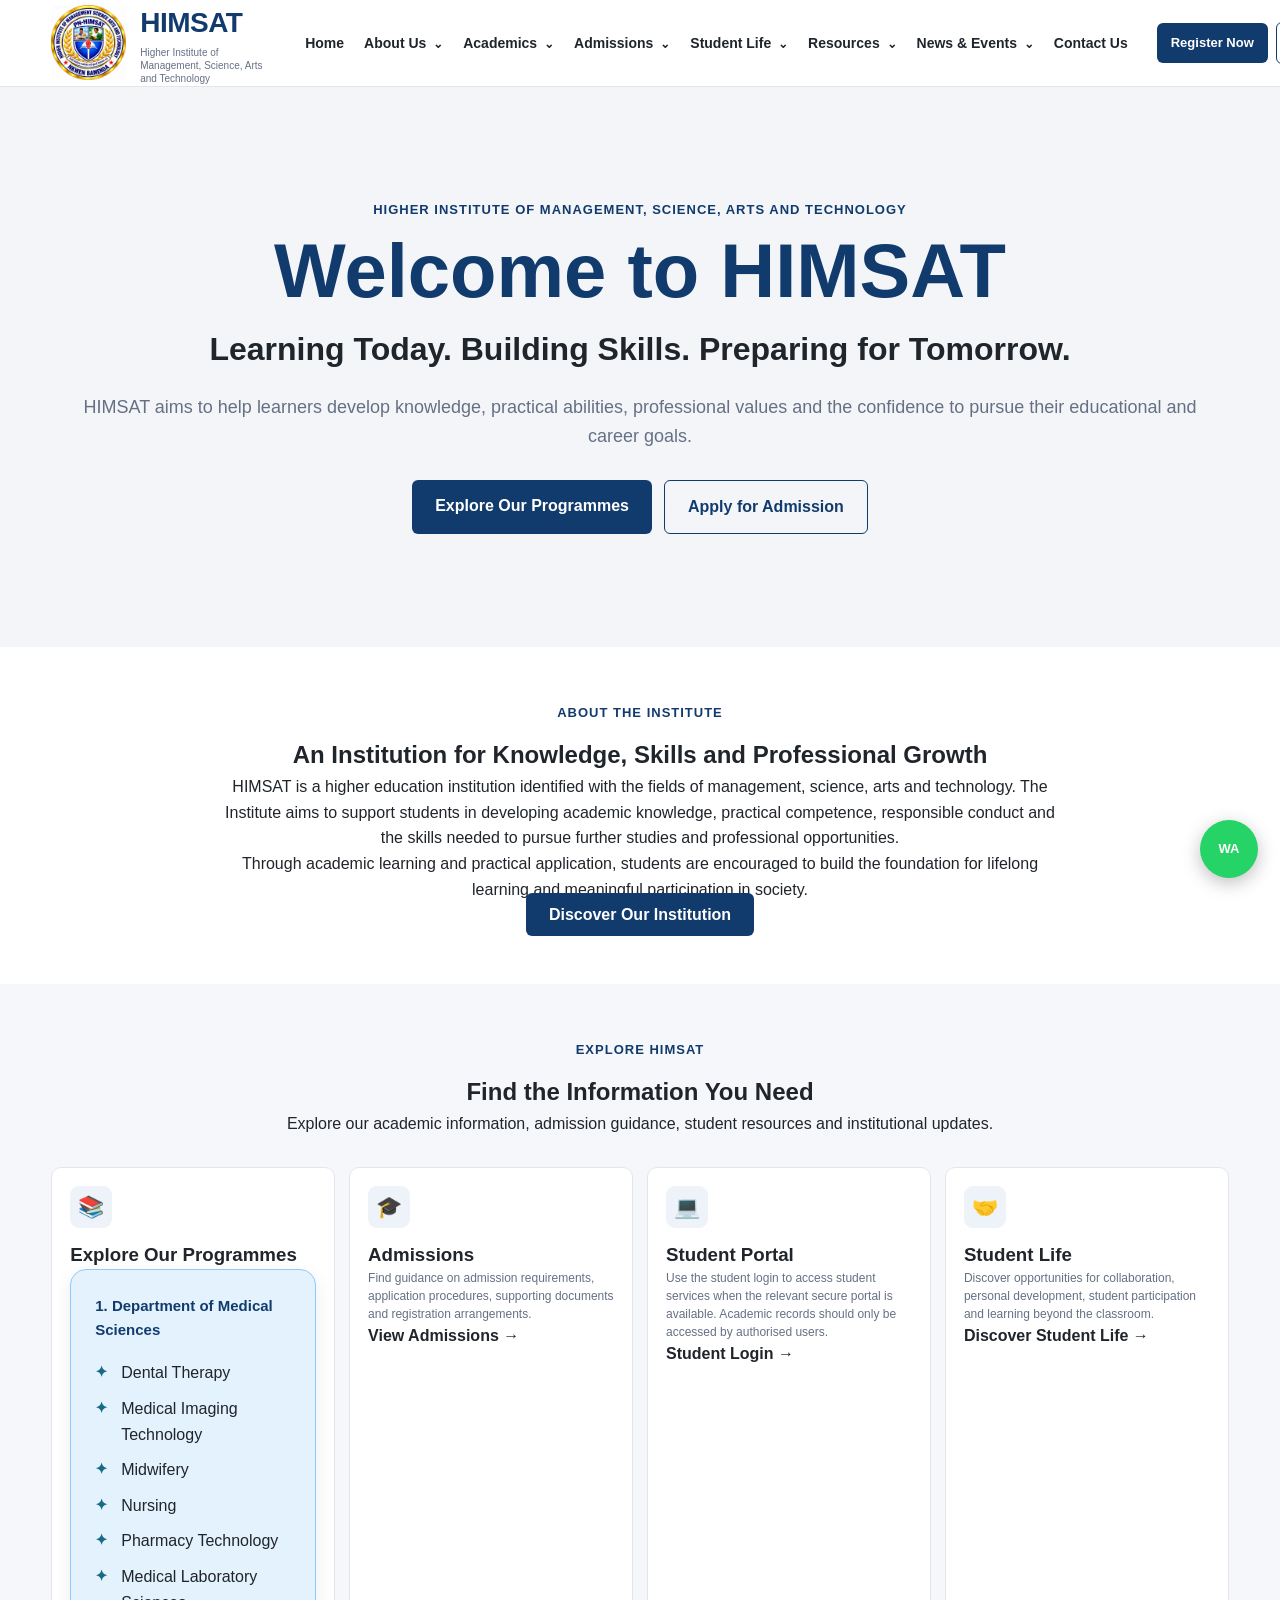
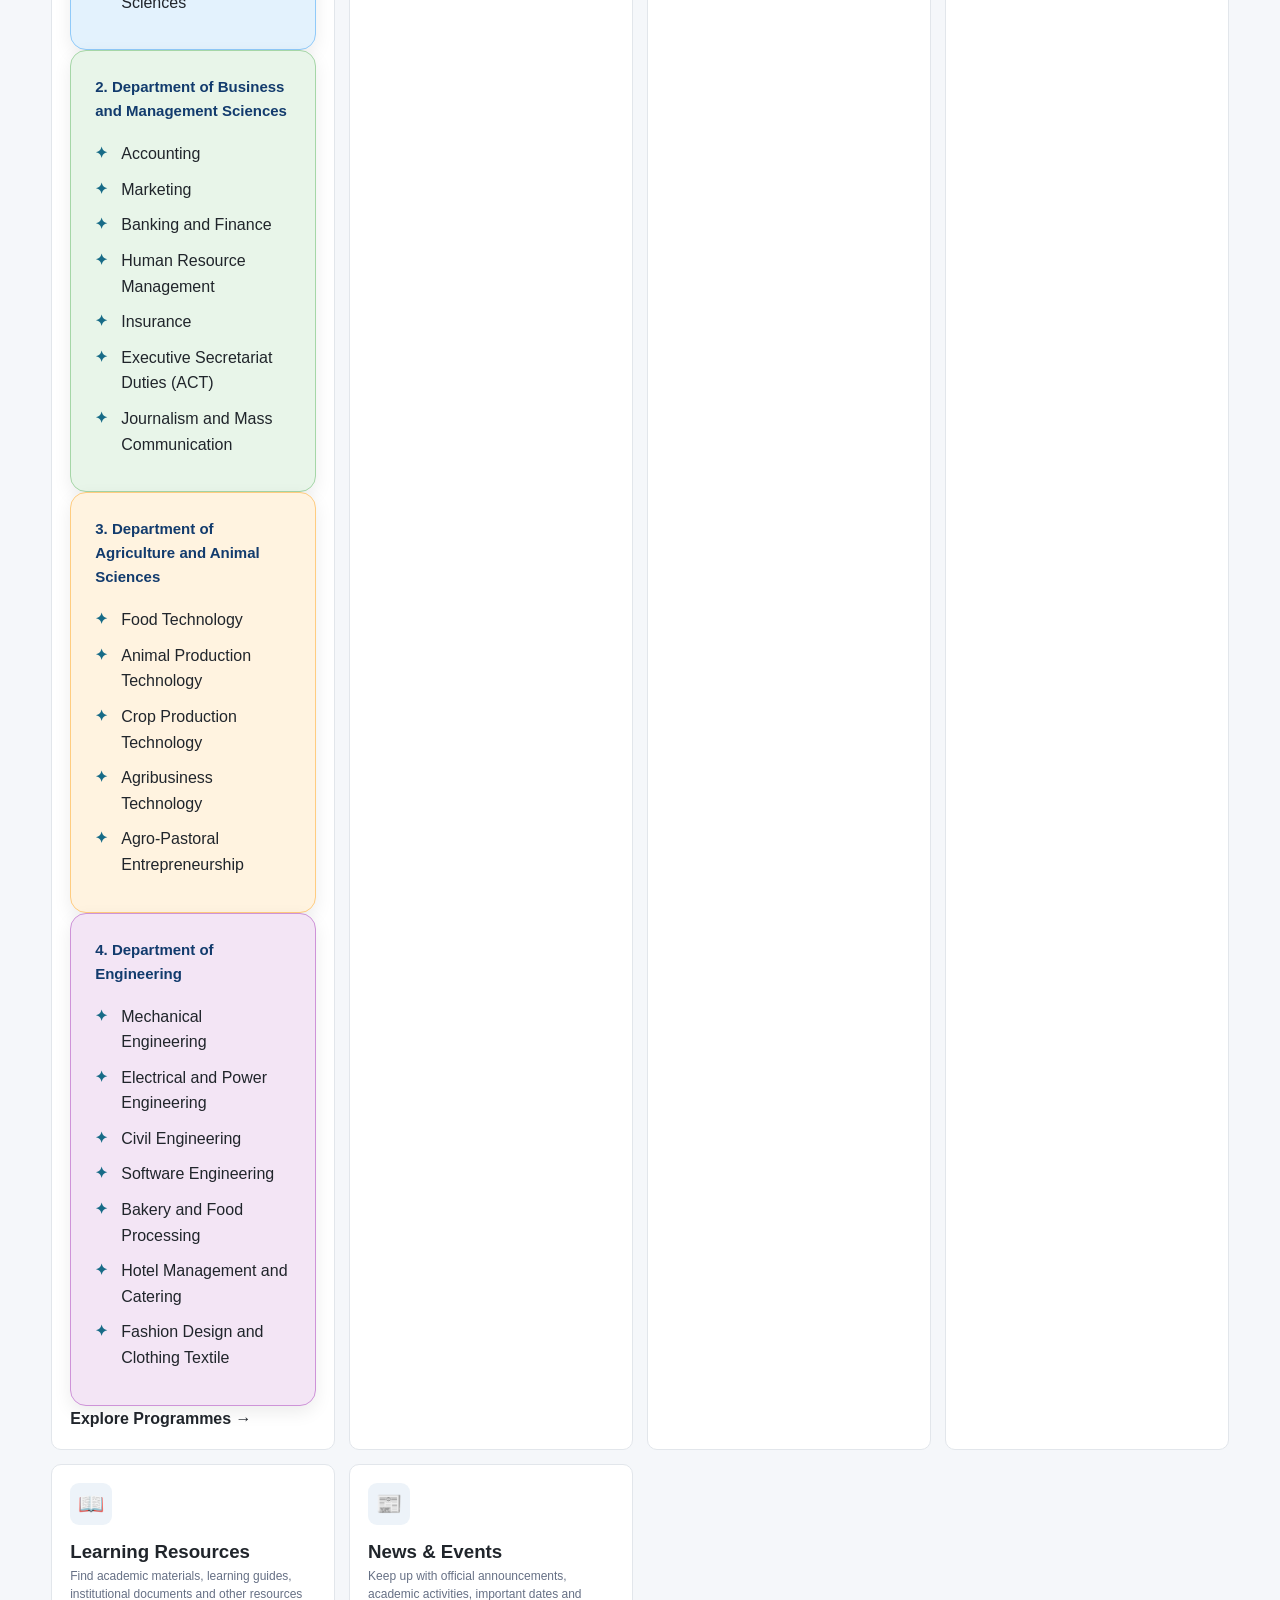
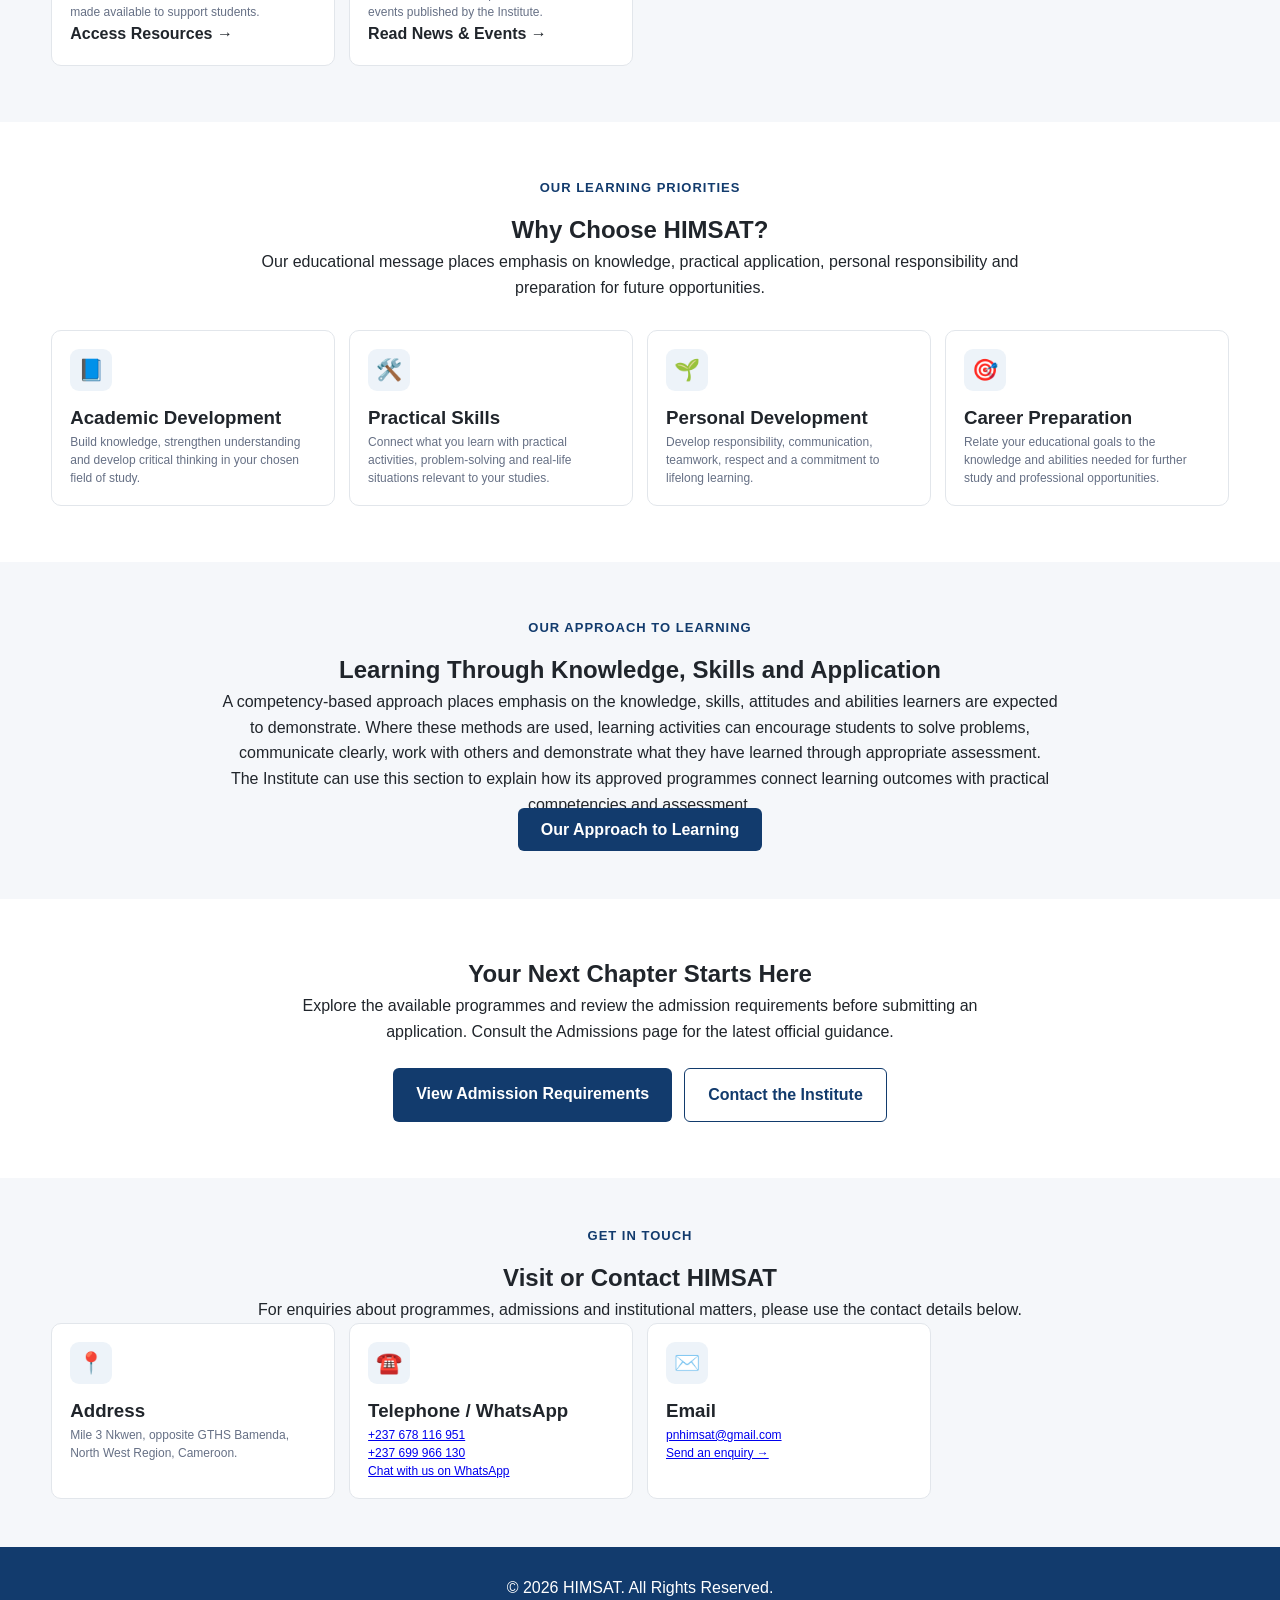
==== commit 65fb654a: "Update index.html" ====
--- a/index.html
+++ b/index.html
@@ -563,50 +563,58 @@
                     <p>Explore our academic information, admission guidance, student resources and institutional updates.</p>
                 </div>
                 <div class="card-grid">
-                    <a href="academics.html" class="menu-card">
+                    <a href="academics.html" class="menu-card programme-overview-card">
                         <div class="card-icon">📚</div>
                         <h3>Explore Our Programmes</h3>
 
-                        <h4>1. Department of Medical Sciences</h4>
-                        <ul>
-                            <li>Dental Therapy</li>
-                            <li>Medical Imaging Technology</li>
-                            <li>Midwifery</li>
-                            <li>Nursing</li>
-                            <li>Pharmacy Technology</li>
-                            <li>Medical Laboratory Sciences</li>
-                        </ul>
-
-                        <h4>2. Department of Business and Management Sciences</h4>
-                        <ul>
-                            <li>Accounting</li>
-                            <li>Marketing</li>
-                            <li>Banking and Finance</li>
-                            <li>Human Resource Management</li>
-                            <li>Insurance</li>
-                            <li>Executive Secretariat Duties (ACT)</li>
-                            <li>Journalism and Mass Communication</li>
-                        </ul>
-
-                        <h4>3. Department of Agriculture and Animal Sciences</h4>
-                        <ul>
-                            <li>Food Technology</li>
-                            <li>Animal Production Technology</li>
-                            <li>Crop Production Technology</li>
-                            <li>Agribusiness Technology</li>
-                            <li>Agro-Pastoral Entrepreneurship</li>
-                        </ul>
-
-                        <h4>4. Department of Engineering</h4>
-                        <ul>
-                            <li>Mechanical Engineering</li>
-                            <li>Electrical and Power Engineering</li>
-                            <li>Civil Engineering</li>
-                            <li>Software Engineering</li>
-                            <li>Bakery and Food Processing</li>
-                            <li>Hotel Management and Catering</li>
-                            <li>Fashion Design and Clothing Textile</li>
-                        </ul>
+                        <div class="department-card department-medical">
+                            <h4>1. Department of Medical Sciences</h4>
+                            <ul>
+                                <li>Dental Therapy</li>
+                                <li>Medical Imaging Technology</li>
+                                <li>Midwifery</li>
+                                <li>Nursing</li>
+                                <li>Pharmacy Technology</li>
+                                <li>Medical Laboratory Sciences</li>
+                            </ul>
+                        </div>
+
+                        <div class="department-card department-business">
+                            <h4>2. Department of Business and Management Sciences</h4>
+                            <ul>
+                                <li>Accounting</li>
+                                <li>Marketing</li>
+                                <li>Banking and Finance</li>
+                                <li>Human Resource Management</li>
+                                <li>Insurance</li>
+                                <li>Executive Secretariat Duties (ACT)</li>
+                                <li>Journalism and Mass Communication</li>
+                            </ul>
+                        </div>
+
+                        <div class="department-card department-agriculture">
+                            <h4>3. Department of Agriculture and Animal Sciences</h4>
+                            <ul>
+                                <li>Food Technology</li>
+                                <li>Animal Production Technology</li>
+                                <li>Crop Production Technology</li>
+                                <li>Agribusiness Technology</li>
+                                <li>Agro-Pastoral Entrepreneurship</li>
+                            </ul>
+                        </div>
+
+                        <div class="department-card department-engineering">
+                            <h4>4. Department of Engineering</h4>
+                            <ul>
+                                <li>Mechanical Engineering</li>
+                                <li>Electrical and Power Engineering</li>
+                                <li>Civil Engineering</li>
+                                <li>Software Engineering</li>
+                                <li>Bakery and Food Processing</li>
+                                <li>Hotel Management and Catering</li>
+                                <li>Fashion Design and Clothing Textile</li>
+                            </ul>
+                        </div>
 
                         <strong>Explore Programmes →</strong>
                     </a>
--- a/css/style.css
+++ b/css/style.css
@@ -600,3 +600,122 @@
         bottom: 15px;
     }
 }
+
+/* Animated colours for HIMSAT departments and programmes */
+@keyframes himsatProgrammeColours {
+    0%   { color: #0056b3; }
+    25%  { color: #00875a; }
+    50%  { color: #b45309; }
+    75%  { color: #7c3aed; }
+    100% { color: #0056b3; }
+}
+
+.card-grid a.menu-card h4,
+.card-grid a.menu-card ul li {
+    animation: himsatProgrammeColours 6s linear infinite;
+}
+
+.card-grid a.menu-card h4 {
+    font-weight: 700;
+}
+
+.card-grid a.menu-card ul li {
+    animation-duration: 8s;
+}
+
+/* =========================================
+   HIMSAT DEPARTMENT CARD DESIGN
+   ========================================= */
+
+.department-card {
+    border-radius: 16px;
+    padding: 24px;
+    border: 1px solid transparent;
+    box-shadow: 0 6px 18px rgba(0, 0, 0, 0.08);
+    transition: transform 0.3s ease, box-shadow 0.3s ease;
+}
+
+.department-card:hover {
+    transform: translateY(-5px);
+    box-shadow: 0 12px 25px rgba(0, 0, 0, 0.14);
+}
+
+/* Individual department backgrounds */
+
+.department-medical {
+    background-color: #E3F2FD;
+    border-color: #90CAF9;
+}
+
+.department-business {
+    background-color: #E8F5E9;
+    border-color: #A5D6A7;
+}
+
+.department-agriculture {
+    background-color: #FFF3E0;
+    border-color: #FFCC80;
+}
+
+.department-engineering {
+    background-color: #F3E5F5;
+    border-color: #CE93D8;
+}
+
+/* Animated department headings and programme names */
+
+@keyframes himsatDepartmentText {
+    0%   { color: #174EA6; }
+    25%  { color: #087F5B; }
+    50%  { color: #A04B00; }
+    75%  { color: #7138A0; }
+    100% { color: #174EA6; }
+}
+
+.department-card h2,
+.department-card ul li {
+    animation: himsatDepartmentText 8s ease-in-out infinite;
+}
+
+.department-card h2 {
+    font-weight: 800;
+    line-height: 1.4;
+}
+
+/* Decorative programme bullets */
+
+.department-card ul {
+    list-style: none;
+    padding-left: 0;
+    margin-top: 18px;
+}
+
+.department-card ul li {
+    position: relative;
+    padding-left: 26px;
+    margin-bottom: 10px;
+    line-height: 1.6;
+}
+
+.department-card ul li::before {
+    content: "✦";
+    position: absolute;
+    left: 0;
+    top: 0;
+    font-size: 15px;
+    font-weight: bold;
+    color: #176B87;
+}
+
+/* Respect visitors who prefer reduced animation */
+
+@media (prefers-reduced-motion: reduce) {
+    .department-card h2,
+    .department-card ul li {
+        animation: none;
+    }
+
+    .department-card:hover {
+        transform: none;
+    }
+}
